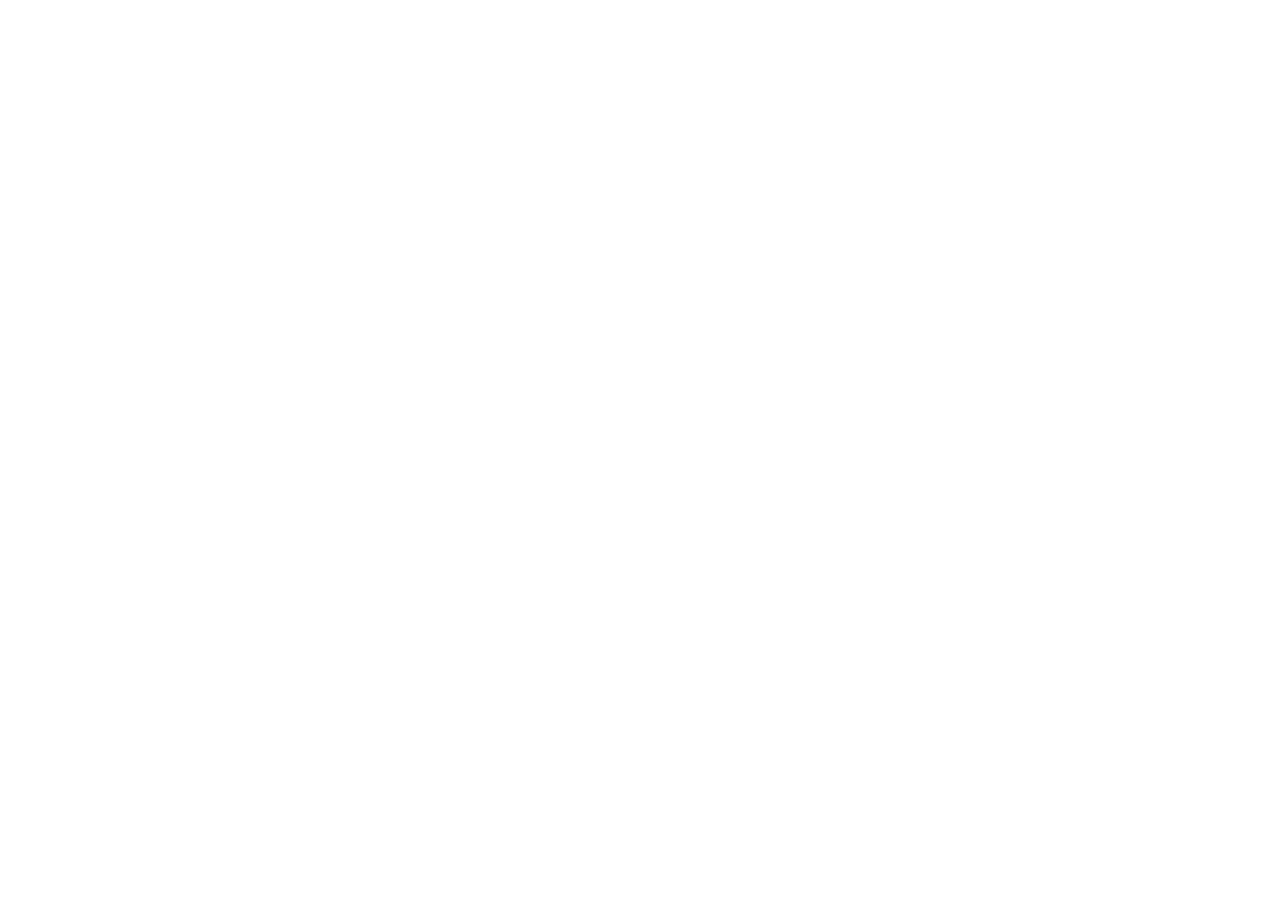
==== index.html @ 5ecceeab "大事件项目初始化" ====
<!DOCTYPE html>
<html lang="en">
<head>
    <meta charset="UTF-8">
    <meta name="viewport" content="width=device-width, initial-scale=1.0">
    <title>大事件 - 后台首页</title>
</head>
<body>
    
</body>
</html>
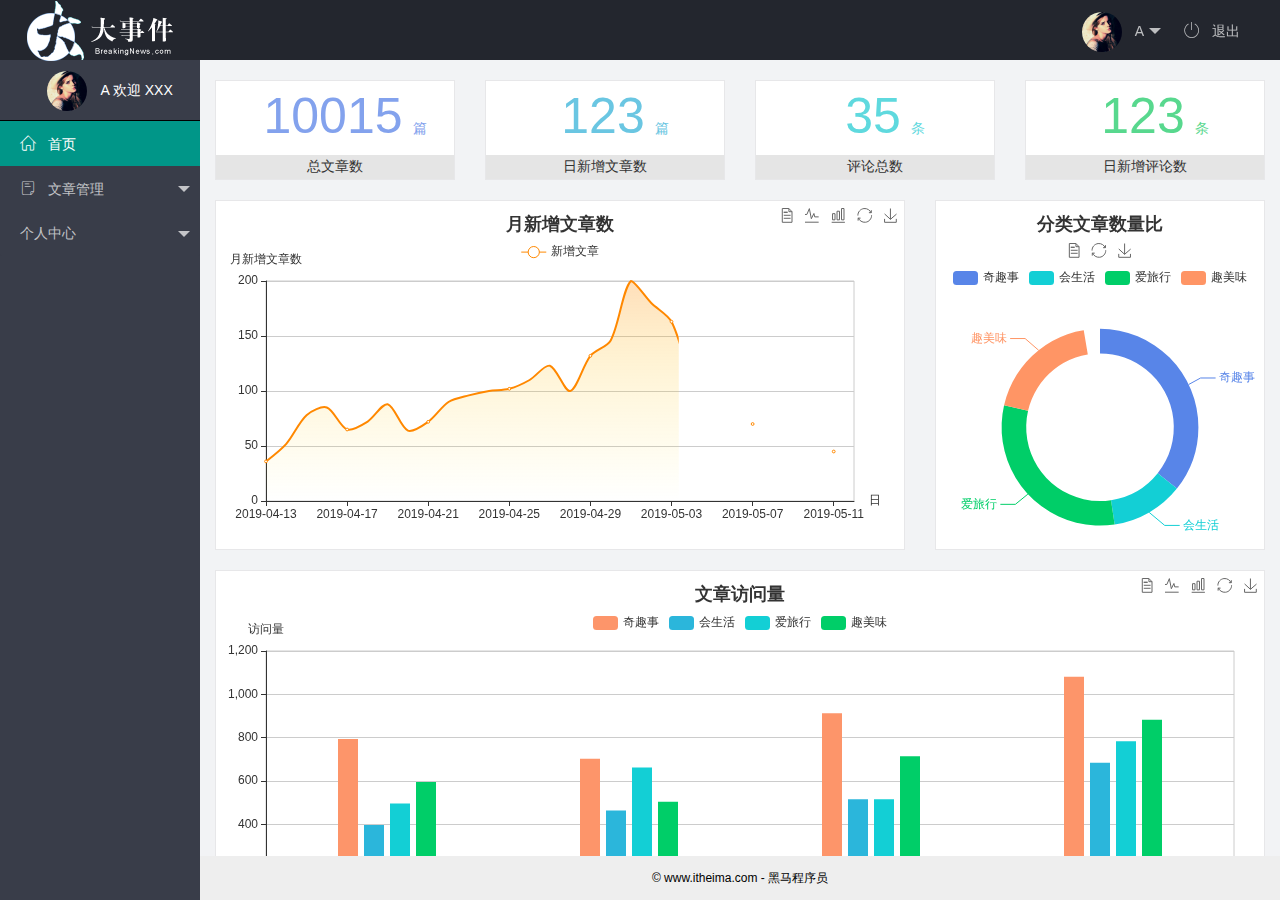
==== commit 54d6dd64: "主页功能完成" ====
--- a/index.html
+++ b/index.html
@@ -1,11 +1,93 @@
 <!DOCTYPE html>
-<html lang="en">
+<html>
+
 <head>
-    <meta charset="UTF-8">
-    <meta name="viewport" content="width=device-width, initial-scale=1.0">
-    <title>大事件 - 后台首页</title>
+  <meta charset="utf-8">
+  <meta name="viewport" content="width=device-width, initial-scale=1, maximum-scale=1">
+  <title>layout 后台大布局 - Layui</title>
+  <link rel="stylesheet" href="/assets/lib/layui/css/layui.css">
+  <link rel="stylesheet" href="/assets/fonts/iconfont.css">
+  <link rel="stylesheet" href="/assets/css/index.css">
 </head>
-<body>
-    
+
+<body class="layui-layout-body">
+  <div class="layui-layout layui-layout-admin">
+    <div class="layui-header">
+      <div class="layui-logo">
+        <img src="/assets/images/logo.png" alt="">
+      </div>
+      <!-- 头部区域（可配合layui已有的水平导航） -->
+      <ul class="layui-nav layui-layout-right">
+        <li class="layui-nav-item">
+          <!-- 顶部头像区域 -->
+          <a href="javascript:;" class="userinfo">
+            <img src="/assets/images/sample.jpg" class="layui-nav-img">
+            <span class="user-avatar">A</span>
+          </a>
+          <dl class="layui-nav-child">
+            <dd><a href="">基本资料</a></dd>
+            <dd><a href="">更换头像</a></dd>
+            <dd><a href="">重置密码</a></dd>
+          </dl>
+        </li>
+        <li class="layui-nav-item"><a href="javascript:;" id="btnLogout">
+            <span class="iconfont icon-tuichu"></span>
+            退出</a></li>
+      </ul>
+    </div>
+
+    <div class="layui-side layui-bg-black">
+      <div class="layui-side-scroll">
+        <!-- 侧边栏头像区域 -->
+        <div class="userinfo">
+          <img src="/assets/images/sample.jpg" class="layui-nav-img">
+          <span class="user-avatar">A</span>
+          <span id="welcome">欢迎 XXX</span>
+        </div>
+        <!-- 左侧导航区域（可配合layui已有的垂直导航） -->
+        <ul class="layui-nav layui-nav-tree" lay-shrink="all">
+          <li class="layui-nav-item layui-this"><a href="/home/dashboard.html" target="fm">
+              <span class="iconfont icon-home"></span>
+              首页</a></li>
+          <!-- 删除类,不让默认展开 -->
+          <li class="layui-nav-item">
+            <a class="" href="javascript:;">
+              <span class="iconfont icon-16"></span>
+              文章管理</a>
+            <dl class="layui-nav-child">
+              <dd><a href="javascript:;">
+                  <i class="layui-icon layui-icon-app"></i>
+                  文章类别</a></dd>
+              <dd><a href="javascript:;"><i class="layui-icon layui-icon-app"></i>文章列表</a></dd>
+              <dd><a href="javascript:;"><i class="layui-icon layui-icon-app"></i>发表文章</a></dd>
+            </dl>
+          </li>
+          <li class="layui-nav-item">
+            <a href="javascript:;">个人中心</a>
+            <dl class="layui-nav-child">
+              <dd><a href="javascript:;"><i class="layui-icon layui-icon-app"></i>基本资料</a></dd>
+              <dd><a href="javascript:;"><i class="layui-icon layui-icon-app"></i>更换头像</a></dd>
+              <dd><a href="javascript:;"><i class="layui-icon layui-icon-app"></i>重置密码</a></dd>
+            </dl>
+          </li>
+        </ul>
+      </div>
+    </div>
+
+    <div class="layui-body">
+      <!-- 内容主体区域 -->
+      <iframe name="fm" src="/home/dashboard.html" frameborder="0"></iframe>
+
+      <div class="layui-footer">
+        <!-- 底部固定区域 -->
+        © www.itheima.com - 黑马程序员
+      </div>
+    </div>
+    <script src="/assets/lib/layui/layui.all.js"></script>
+    <script src="/assets/lib/jquery.js"></script>
+    <script src="/assets/js/baseAPI.js"></script>
+    <script src="/assets/js/index.js"></script>
+    </script>
 </body>
+
 </html>--- a/assets/lib/layui/css/layui.css
+++ b/assets/lib/layui/css/layui.css
@@ -0,0 +1,2 @@
+/** layui-v2.5.5 MIT License By https://www.layui.com */
+ .layui-inline,img{display:inline-block;vertical-align:middle}h1,h2,h3,h4,h5,h6{font-weight:400}.layui-edge,.layui-header,.layui-inline,.layui-main{position:relative}.layui-body,.layui-edge,.layui-elip{overflow:hidden}.layui-btn,.layui-edge,.layui-inline,img{vertical-align:middle}.layui-btn,.layui-disabled,.layui-icon,.layui-unselect{-moz-user-select:none;-webkit-user-select:none;-ms-user-select:none}.layui-elip,.layui-form-checkbox span,.layui-form-pane .layui-form-label{text-overflow:ellipsis;white-space:nowrap}.layui-breadcrumb,.layui-tree-btnGroup{visibility:hidden}blockquote,body,button,dd,div,dl,dt,form,h1,h2,h3,h4,h5,h6,input,li,ol,p,pre,td,textarea,th,ul{margin:0;padding:0;-webkit-tap-highlight-color:rgba(0,0,0,0)}a:active,a:hover{outline:0}img{border:none}li{list-style:none}table{border-collapse:collapse;border-spacing:0}h4,h5,h6{font-size:100%}button,input,optgroup,option,select,textarea{font-family:inherit;font-size:inherit;font-style:inherit;font-weight:inherit;outline:0}pre{white-space:pre-wrap;white-space:-moz-pre-wrap;white-space:-pre-wrap;white-space:-o-pre-wrap;word-wrap:break-word}body{line-height:24px;font:14px Helvetica Neue,Helvetica,PingFang SC,Tahoma,Arial,sans-serif}hr{height:1px;margin:10px 0;border:0;clear:both}a{color:#333;text-decoration:none}a:hover{color:#777}a cite{font-style:normal;*cursor:pointer}.layui-border-box,.layui-border-box *{box-sizing:border-box}.layui-box,.layui-box *{box-sizing:content-box}.layui-clear{clear:both;*zoom:1}.layui-clear:after{content:'\20';clear:both;*zoom:1;display:block;height:0}.layui-inline{*display:inline;*zoom:1}.layui-edge{display:inline-block;width:0;height:0;border-width:6px;border-style:dashed;border-color:transparent}.layui-edge-top{top:-4px;border-bottom-color:#999;border-bottom-style:solid}.layui-edge-right{border-left-color:#999;border-left-style:solid}.layui-edge-bottom{top:2px;border-top-color:#999;border-top-style:solid}.layui-edge-left{border-right-color:#999;border-right-style:solid}.layui-disabled,.layui-disabled:hover{color:#d2d2d2!important;cursor:not-allowed!important}.layui-circle{border-radius:100%}.layui-show{display:block!important}.layui-hide{display:none!important}@font-face{font-family:layui-icon;src:url(../font/iconfont.eot?v=250);src:url(../font/iconfont.eot?v=250#iefix) format('embedded-opentype'),url(../font/iconfont.woff2?v=250) format('woff2'),url(../font/iconfont.woff?v=250) format('woff'),url(../font/iconfont.ttf?v=250) format('truetype'),url(../font/iconfont.svg?v=250#layui-icon) format('svg')}.layui-icon{font-family:layui-icon!important;font-size:16px;font-style:normal;-webkit-font-smoothing:antialiased;-moz-osx-font-smoothing:grayscale}.layui-icon-reply-fill:before{content:"\e611"}.layui-icon-set-fill:before{content:"\e614"}.layui-icon-menu-fill:before{content:"\e60f"}.layui-icon-search:before{content:"\e615"}.layui-icon-share:before{content:"\e641"}.layui-icon-set-sm:before{content:"\e620"}.layui-icon-engine:before{content:"\e628"}.layui-icon-close:before{content:"\1006"}.layui-icon-close-fill:before{content:"\1007"}.layui-icon-chart-screen:before{content:"\e629"}.layui-icon-star:before{content:"\e600"}.layui-icon-circle-dot:before{content:"\e617"}.layui-icon-chat:before{content:"\e606"}.layui-icon-release:before{content:"\e609"}.layui-icon-list:before{content:"\e60a"}.layui-icon-chart:before{content:"\e62c"}.layui-icon-ok-circle:before{content:"\1005"}.layui-icon-layim-theme:before{content:"\e61b"}.layui-icon-table:before{content:"\e62d"}.layui-icon-right:before{content:"\e602"}.layui-icon-left:before{content:"\e603"}.layui-icon-cart-simple:before{content:"\e698"}.layui-icon-face-cry:before{content:"\e69c"}.layui-icon-face-smile:before{content:"\e6af"}.layui-icon-survey:before{content:"\e6b2"}.layui-icon-tree:before{content:"\e62e"}.layui-icon-upload-circle:before{content:"\e62f"}.layui-icon-add-circle:before{content:"\e61f"}.layui-icon-download-circle:before{content:"\e601"}.layui-icon-templeate-1:before{content:"\e630"}.layui-icon-util:before{content:"\e631"}.layui-icon-face-surprised:before{content:"\e664"}.layui-icon-edit:before{content:"\e642"}.layui-icon-speaker:before{content:"\e645"}.layui-icon-down:before{content:"\e61a"}.layui-icon-file:before{content:"\e621"}.layui-icon-layouts:before{content:"\e632"}.layui-icon-rate-half:before{content:"\e6c9"}.layui-icon-add-circle-fine:before{content:"\e608"}.layui-icon-prev-circle:before{content:"\e633"}.layui-icon-read:before{content:"\e705"}.layui-icon-404:before{content:"\e61c"}.layui-icon-carousel:before{content:"\e634"}.layui-icon-help:before{content:"\e607"}.layui-icon-code-circle:before{content:"\e635"}.layui-icon-water:before{content:"\e636"}.layui-icon-username:before{content:"\e66f"}.layui-icon-find-fill:before{content:"\e670"}.layui-icon-about:before{content:"\e60b"}.layui-icon-location:before{content:"\e715"}.layui-icon-up:before{content:"\e619"}.layui-icon-pause:before{content:"\e651"}.layui-icon-date:before{content:"\e637"}.layui-icon-layim-uploadfile:before{content:"\e61d"}.layui-icon-delete:before{content:"\e640"}.layui-icon-play:before{content:"\e652"}.layui-icon-top:before{content:"\e604"}.layui-icon-friends:before{content:"\e612"}.layui-icon-refresh-3:before{content:"\e9aa"}.layui-icon-ok:before{content:"\e605"}.layui-icon-layer:before{content:"\e638"}.layui-icon-face-smile-fine:before{content:"\e60c"}.layui-icon-dollar:before{content:"\e659"}.layui-icon-group:before{content:"\e613"}.layui-icon-layim-download:before{content:"\e61e"}.layui-icon-picture-fine:before{content:"\e60d"}.layui-icon-link:before{content:"\e64c"}.layui-icon-diamond:before{content:"\e735"}.layui-icon-log:before{content:"\e60e"}.layui-icon-rate-solid:before{content:"\e67a"}.layui-icon-fonts-del:before{content:"\e64f"}.layui-icon-unlink:before{content:"\e64d"}.layui-icon-fonts-clear:before{content:"\e639"}.layui-icon-triangle-r:before{content:"\e623"}.layui-icon-circle:before{content:"\e63f"}.layui-icon-radio:before{content:"\e643"}.layui-icon-align-center:before{content:"\e647"}.layui-icon-align-right:before{content:"\e648"}.layui-icon-align-left:before{content:"\e649"}.layui-icon-loading-1:before{content:"\e63e"}.layui-icon-return:before{content:"\e65c"}.layui-icon-fonts-strong:before{content:"\e62b"}.layui-icon-upload:before{content:"\e67c"}.layui-icon-dialogue:before{content:"\e63a"}.layui-icon-video:before{content:"\e6ed"}.layui-icon-headset:before{content:"\e6fc"}.layui-icon-cellphone-fine:before{content:"\e63b"}.layui-icon-add-1:before{content:"\e654"}.layui-icon-face-smile-b:before{content:"\e650"}.layui-icon-fonts-html:before{content:"\e64b"}.layui-icon-form:before{content:"\e63c"}.layui-icon-cart:before{content:"\e657"}.layui-icon-camera-fill:before{content:"\e65d"}.layui-icon-tabs:before{content:"\e62a"}.layui-icon-fonts-code:before{content:"\e64e"}.layui-icon-fire:before{content:"\e756"}.layui-icon-set:before{content:"\e716"}.layui-icon-fonts-u:before{content:"\e646"}.layui-icon-triangle-d:before{content:"\e625"}.layui-icon-tips:before{content:"\e702"}.layui-icon-picture:before{content:"\e64a"}.layui-icon-more-vertical:before{content:"\e671"}.layui-icon-flag:before{content:"\e66c"}.layui-icon-loading:before{content:"\e63d"}.layui-icon-fonts-i:before{content:"\e644"}.layui-icon-refresh-1:before{content:"\e666"}.layui-icon-rmb:before{content:"\e65e"}.layui-icon-home:before{content:"\e68e"}.layui-icon-user:before{content:"\e770"}.layui-icon-notice:before{content:"\e667"}.layui-icon-login-weibo:before{content:"\e675"}.layui-icon-voice:before{content:"\e688"}.layui-icon-upload-drag:before{content:"\e681"}.layui-icon-login-qq:before{content:"\e676"}.layui-icon-snowflake:before{content:"\e6b1"}.layui-icon-file-b:before{content:"\e655"}.layui-icon-template:before{content:"\e663"}.layui-icon-auz:before{content:"\e672"}.layui-icon-console:before{content:"\e665"}.layui-icon-app:before{content:"\e653"}.layui-icon-prev:before{content:"\e65a"}.layui-icon-website:before{content:"\e7ae"}.layui-icon-next:before{content:"\e65b"}.layui-icon-component:before{content:"\e857"}.layui-icon-more:before{content:"\e65f"}.layui-icon-login-wechat:before{content:"\e677"}.layui-icon-shrink-right:before{content:"\e668"}.layui-icon-spread-left:before{content:"\e66b"}.layui-icon-camera:before{content:"\e660"}.layui-icon-note:before{content:"\e66e"}.layui-icon-refresh:before{content:"\e669"}.layui-icon-female:before{content:"\e661"}.layui-icon-male:before{content:"\e662"}.layui-icon-password:before{content:"\e673"}.layui-icon-senior:before{content:"\e674"}.layui-icon-theme:before{content:"\e66a"}.layui-icon-tread:before{content:"\e6c5"}.layui-icon-praise:before{content:"\e6c6"}.layui-icon-star-fill:before{content:"\e658"}.layui-icon-rate:before{content:"\e67b"}.layui-icon-template-1:before{content:"\e656"}.layui-icon-vercode:before{content:"\e679"}.layui-icon-cellphone:before{content:"\e678"}.layui-icon-screen-full:before{content:"\e622"}.layui-icon-screen-restore:before{content:"\e758"}.layui-icon-cols:before{content:"\e610"}.layui-icon-export:before{content:"\e67d"}.layui-icon-print:before{content:"\e66d"}.layui-icon-slider:before{content:"\e714"}.layui-icon-addition:before{content:"\e624"}.layui-icon-subtraction:before{content:"\e67e"}.layui-icon-service:before{content:"\e626"}.layui-icon-transfer:before{content:"\e691"}.layui-main{width:1140px;margin:0 auto}.layui-header{z-index:1000;height:60px}.layui-header a:hover{transition:all .5s;-webkit-transition:all .5s}.layui-side{position:fixed;left:0;top:0;bottom:0;z-index:999;width:200px;overflow-x:hidden}.layui-side-scroll{position:relative;width:220px;height:100%;overflow-x:hidden}.layui-body{position:absolute;left:200px;right:0;top:0;bottom:0;z-index:998;width:auto;overflow-y:auto;box-sizing:border-box}.layui-layout-body{overflow:hidden}.layui-layout-admin .layui-header{background-color:#23262E}.layui-layout-admin .layui-side{top:60px;width:200px;overflow-x:hidden}.layui-layout-admin .layui-body{position:fixed;top:60px;bottom:44px}.layui-layout-admin .layui-main{width:auto;margin:0 15px}.layui-layout-admin .layui-footer{position:fixed;left:200px;right:0;bottom:0;height:44px;line-height:44px;padding:0 15px;background-color:#eee}.layui-layout-admin .layui-logo{position:absolute;left:0;top:0;width:200px;height:100%;line-height:60px;text-align:center;color:#009688;font-size:16px}.layui-layout-admin .layui-header .layui-nav{background:0 0}.layui-layout-left{position:absolute!important;left:200px;top:0}.layui-layout-right{position:absolute!important;right:0;top:0}.layui-container{position:relative;margin:0 auto;padding:0 15px;box-sizing:border-box}.layui-fluid{position:relative;margin:0 auto;padding:0 15px}.layui-row:after,.layui-row:before{content:'';display:block;clear:both}.layui-col-lg1,.layui-col-lg10,.layui-col-lg11,.layui-col-lg12,.layui-col-lg2,.layui-col-lg3,.layui-col-lg4,.layui-col-lg5,.layui-col-lg6,.layui-col-lg7,.layui-col-lg8,.layui-col-lg9,.layui-col-md1,.layui-col-md10,.layui-col-md11,.layui-col-md12,.layui-col-md2,.layui-col-md3,.layui-col-md4,.layui-col-md5,.layui-col-md6,.layui-col-md7,.layui-col-md8,.layui-col-md9,.layui-col-sm1,.layui-col-sm10,.layui-col-sm11,.layui-col-sm12,.layui-col-sm2,.layui-col-sm3,.layui-col-sm4,.layui-col-sm5,.layui-col-sm6,.layui-col-sm7,.layui-col-sm8,.layui-col-sm9,.layui-col-xs1,.layui-col-xs10,.layui-col-xs11,.layui-col-xs12,.layui-col-xs2,.layui-col-xs3,.layui-col-xs4,.layui-col-xs5,.layui-col-xs6,.layui-col-xs7,.layui-col-xs8,.layui-col-xs9{position:relative;display:block;box-sizing:border-box}.layui-col-xs1,.layui-col-xs10,.layui-col-xs11,.layui-col-xs12,.layui-col-xs2,.layui-col-xs3,.layui-col-xs4,.layui-col-xs5,.layui-col-xs6,.layui-col-xs7,.layui-col-xs8,.layui-col-xs9{float:left}.layui-col-xs1{width:8.33333333%}.layui-col-xs2{width:16.66666667%}.layui-col-xs3{width:25%}.layui-col-xs4{width:33.33333333%}.layui-col-xs5{width:41.66666667%}.layui-col-xs6{width:50%}.layui-col-xs7{width:58.33333333%}.layui-col-xs8{width:66.66666667%}.layui-col-xs9{width:75%}.layui-col-xs10{width:83.33333333%}.layui-col-xs11{width:91.66666667%}.layui-col-xs12{width:100%}.layui-col-xs-offset1{margin-left:8.33333333%}.layui-col-xs-offset2{margin-left:16.66666667%}.layui-col-xs-offset3{margin-left:25%}.layui-col-xs-offset4{margin-left:33.33333333%}.layui-col-xs-offset5{margin-left:41.66666667%}.layui-col-xs-offset6{margin-left:50%}.layui-col-xs-offset7{margin-left:58.33333333%}.layui-col-xs-offset8{margin-left:66.66666667%}.layui-col-xs-offset9{margin-left:75%}.layui-col-xs-offset10{margin-left:83.33333333%}.layui-col-xs-offset11{margin-left:91.66666667%}.layui-col-xs-offset12{margin-left:100%}@media screen and (max-width:768px){.layui-hide-xs{display:none!important}.layui-show-xs-block{display:block!important}.layui-show-xs-inline{display:inline!important}.layui-show-xs-inline-block{display:inline-block!important}}@media screen and (min-width:768px){.layui-container{width:750px}.layui-hide-sm{display:none!important}.layui-show-sm-block{display:block!important}.layui-show-sm-inline{display:inline!important}.layui-show-sm-inline-block{display:inline-block!important}.layui-col-sm1,.layui-col-sm10,.layui-col-sm11,.layui-col-sm12,.layui-col-sm2,.layui-col-sm3,.layui-col-sm4,.layui-col-sm5,.layui-col-sm6,.layui-col-sm7,.layui-col-sm8,.layui-col-sm9{float:left}.layui-col-sm1{width:8.33333333%}.layui-col-sm2{width:16.66666667%}.layui-col-sm3{width:25%}.layui-col-sm4{width:33.33333333%}.layui-col-sm5{width:41.66666667%}.layui-col-sm6{width:50%}.layui-col-sm7{width:58.33333333%}.layui-col-sm8{width:66.66666667%}.layui-col-sm9{width:75%}.layui-col-sm10{width:83.33333333%}.layui-col-sm11{width:91.66666667%}.layui-col-sm12{width:100%}.layui-col-sm-offset1{margin-left:8.33333333%}.layui-col-sm-offset2{margin-left:16.66666667%}.layui-col-sm-offset3{margin-left:25%}.layui-col-sm-offset4{margin-left:33.33333333%}.layui-col-sm-offset5{margin-left:41.66666667%}.layui-col-sm-offset6{margin-left:50%}.layui-col-sm-offset7{margin-left:58.33333333%}.layui-col-sm-offset8{margin-left:66.66666667%}.layui-col-sm-offset9{margin-left:75%}.layui-col-sm-offset10{margin-left:83.33333333%}.layui-col-sm-offset11{margin-left:91.66666667%}.layui-col-sm-offset12{margin-left:100%}}@media screen and (min-width:992px){.layui-container{width:970px}.layui-hide-md{display:none!important}.layui-show-md-block{display:block!important}.layui-show-md-inline{display:inline!important}.layui-show-md-inline-block{display:inline-block!important}.layui-col-md1,.layui-col-md10,.layui-col-md11,.layui-col-md12,.layui-col-md2,.layui-col-md3,.layui-col-md4,.layui-col-md5,.layui-col-md6,.layui-col-md7,.layui-col-md8,.layui-col-md9{float:left}.layui-col-md1{width:8.33333333%}.layui-col-md2{width:16.66666667%}.layui-col-md3{width:25%}.layui-col-md4{width:33.33333333%}.layui-col-md5{width:41.66666667%}.layui-col-md6{width:50%}.layui-col-md7{width:58.33333333%}.layui-col-md8{width:66.66666667%}.layui-col-md9{width:75%}.layui-col-md10{width:83.33333333%}.layui-col-md11{width:91.66666667%}.layui-col-md12{width:100%}.layui-col-md-offset1{margin-left:8.33333333%}.layui-col-md-offset2{margin-left:16.66666667%}.layui-col-md-offset3{margin-left:25%}.layui-col-md-offset4{margin-left:33.33333333%}.layui-col-md-offset5{margin-left:41.66666667%}.layui-col-md-offset6{margin-left:50%}.layui-col-md-offset7{margin-left:58.33333333%}.layui-col-md-offset8{margin-left:66.66666667%}.layui-col-md-offset9{margin-left:75%}.layui-col-md-offset10{margin-left:83.33333333%}.layui-col-md-offset11{margin-left:91.66666667%}.layui-col-md-offset12{margin-left:100%}}@media screen and (min-width:1200px){.layui-container{width:1170px}.layui-hide-lg{display:none!important}.layui-show-lg-block{display:block!important}.layui-show-lg-inline{display:inline!important}.layui-show-lg-inline-block{display:inline-block!important}.layui-col-lg1,.layui-col-lg10,.layui-col-lg11,.layui-col-lg12,.layui-col-lg2,.layui-col-lg3,.layui-col-lg4,.layui-col-lg5,.layui-col-lg6,.layui-col-lg7,.layui-col-lg8,.layui-col-lg9{float:left}.layui-col-lg1{width:8.33333333%}.layui-col-lg2{width:16.66666667%}.layui-col-lg3{width:25%}.layui-col-lg4{width:33.33333333%}.layui-col-lg5{width:41.66666667%}.layui-col-lg6{width:50%}.layui-col-lg7{width:58.33333333%}.layui-col-lg8{width:66.66666667%}.layui-col-lg9{width:75%}.layui-col-lg10{width:83.33333333%}.layui-col-lg11{width:91.66666667%}.layui-col-lg12{width:100%}.layui-col-lg-offset1{margin-left:8.33333333%}.layui-col-lg-offset2{margin-left:16.66666667%}.layui-col-lg-offset3{margin-left:25%}.layui-col-lg-offset4{margin-left:33.33333333%}.layui-col-lg-offset5{margin-left:41.66666667%}.layui-col-lg-offset6{margin-left:50%}.layui-col-lg-offset7{margin-left:58.33333333%}.layui-col-lg-offset8{margin-left:66.66666667%}.layui-col-lg-offset9{margin-left:75%}.layui-col-lg-offset10{margin-left:83.33333333%}.layui-col-lg-offset11{margin-left:91.66666667%}.layui-col-lg-offset12{margin-left:100%}}.layui-col-space1{margin:-.5px}.layui-col-space1>*{padding:.5px}.layui-col-space3{margin:-1.5px}.layui-col-space3>*{padding:1.5px}.layui-col-space5{margin:-2.5px}.layui-col-space5>*{padding:2.5px}.layui-col-space8{margin:-3.5px}.layui-col-space8>*{padding:3.5px}.layui-col-space10{margin:-5px}.layui-col-space10>*{padding:5px}.layui-col-space12{margin:-6px}.layui-col-space12>*{padding:6px}.layui-col-space15{margin:-7.5px}.layui-col-space15>*{padding:7.5px}.layui-col-space18{margin:-9px}.layui-col-space18>*{padding:9px}.layui-col-space20{margin:-10px}.layui-col-space20>*{padding:10px}.layui-col-space22{margin:-11px}.layui-col-space22>*{padding:11px}.layui-col-space25{margin:-12.5px}.layui-col-space25>*{padding:12.5px}.layui-col-space30{margin:-15px}.layui-col-space30>*{padding:15px}.layui-btn,.layui-input,.layui-select,.layui-textarea,.layui-upload-button{outline:0;-webkit-appearance:none;transition:all .3s;-webkit-transition:all .3s;box-sizing:border-box}.layui-elem-quote{margin-bottom:10px;padding:15px;line-height:22px;border-left:5px solid #009688;border-radius:0 2px 2px 0;background-color:#f2f2f2}.layui-quote-nm{border-style:solid;border-width:1px 1px 1px 5px;background:0 0}.layui-elem-field{margin-bottom:10px;padding:0;border-width:1px;border-style:solid}.layui-elem-field legend{margin-left:20px;padding:0 10px;font-size:20px;font-weight:300}.layui-field-title{margin:10px 0 20px;border-width:1px 0 0}.layui-field-box{padding:10px 15px}.layui-field-title .layui-field-box{padding:10px 0}.layui-progress{position:relative;height:6px;border-radius:20px;background-color:#e2e2e2}.layui-progress-bar{position:absolute;left:0;top:0;width:0;max-width:100%;height:6px;border-radius:20px;text-align:right;background-color:#5FB878;transition:all .3s;-webkit-transition:all .3s}.layui-progress-big,.layui-progress-big .layui-progress-bar{height:18px;line-height:18px}.layui-progress-text{position:relative;top:-20px;line-height:18px;font-size:12px;color:#666}.layui-progress-big .layui-progress-text{position:static;padding:0 10px;color:#fff}.layui-collapse{border-width:1px;border-style:solid;border-radius:2px}.layui-colla-content,.layui-colla-item{border-top-width:1px;border-top-style:solid}.layui-colla-item:first-child{border-top:none}.layui-colla-title{position:relative;height:42px;line-height:42px;padding:0 15px 0 35px;color:#333;background-color:#f2f2f2;cursor:pointer;font-size:14px;overflow:hidden}.layui-colla-content{display:none;padding:10px 15px;line-height:22px;color:#666}.layui-colla-icon{position:absolute;left:15px;top:0;font-size:14px}.layui-card{margin-bottom:15px;border-radius:2px;background-color:#fff;box-shadow:0 1px 2px 0 rgba(0,0,0,.05)}.layui-card:last-child{margin-bottom:0}.layui-card-header{position:relative;height:42px;line-height:42px;padding:0 15px;border-bottom:1px solid #f6f6f6;color:#333;border-radius:2px 2px 0 0;font-size:14px}.layui-bg-black,.layui-bg-blue,.layui-bg-cyan,.layui-bg-green,.layui-bg-orange,.layui-bg-red{color:#fff!important}.layui-card-body{position:relative;padding:10px 15px;line-height:24px}.layui-card-body[pad15]{padding:15px}.layui-card-body[pad20]{padding:20px}.layui-card-body .layui-table{margin:5px 0}.layui-card .layui-tab{margin:0}.layui-panel-window{position:relative;padding:15px;border-radius:0;border-top:5px solid #E6E6E6;background-color:#fff}.layui-auxiliar-moving{position:fixed;left:0;right:0;top:0;bottom:0;width:100%;height:100%;background:0 0;z-index:9999999999}.layui-form-label,.layui-form-mid,.layui-form-select,.layui-input-block,.layui-input-inline,.layui-textarea{position:relative}.layui-bg-red{background-color:#FF5722!important}.layui-bg-orange{background-color:#FFB800!important}.layui-bg-green{background-color:#009688!important}.layui-bg-cyan{background-color:#2F4056!important}.layui-bg-blue{background-color:#1E9FFF!important}.layui-bg-black{background-color:#393D49!important}.layui-bg-gray{background-color:#eee!important;color:#666!important}.layui-badge-rim,.layui-colla-content,.layui-colla-item,.layui-collapse,.layui-elem-field,.layui-form-pane .layui-form-item[pane],.layui-form-pane .layui-form-label,.layui-input,.layui-layedit,.layui-layedit-tool,.layui-quote-nm,.layui-select,.layui-tab-bar,.layui-tab-card,.layui-tab-title,.layui-tab-title .layui-this:after,.layui-textarea{border-color:#e6e6e6}.layui-timeline-item:before,hr{background-color:#e6e6e6}.layui-text{line-height:22px;font-size:14px;color:#666}.layui-text h1,.layui-text h2,.layui-text h3{font-weight:500;color:#333}.layui-text h1{font-size:30px}.layui-text h2{font-size:24px}.layui-text h3{font-size:18px}.layui-text a:not(.layui-btn){color:#01AAED}.layui-text a:not(.layui-btn):hover{text-decoration:underline}.layui-text ul{padding:5px 0 5px 15px}.layui-text ul li{margin-top:5px;list-style-type:disc}.layui-text em,.layui-word-aux{color:#999!important;padding:0 5px!important}.layui-btn{display:inline-block;height:38px;line-height:38px;padding:0 18px;background-color:#009688;color:#fff;white-space:nowrap;text-align:center;font-size:14px;border:none;border-radius:2px;cursor:pointer}.layui-btn:hover{opacity:.8;filter:alpha(opacity=80);color:#fff}.layui-btn:active{opacity:1;filter:alpha(opacity=100)}.layui-btn+.layui-btn{margin-left:10px}.layui-btn-container{font-size:0}.layui-btn-container .layui-btn{margin-right:10px;margin-bottom:10px}.layui-btn-container .layui-btn+.layui-btn{margin-left:0}.layui-table .layui-btn-container .layui-btn{margin-bottom:9px}.layui-btn-radius{border-radius:100px}.layui-btn .layui-icon{margin-right:3px;font-size:18px;vertical-align:bottom;vertical-align:middle\9}.layui-btn-primary{border:1px solid #C9C9C9;background-color:#fff;color:#555}.layui-btn-primary:hover{border-color:#009688;color:#333}.layui-btn-normal{background-color:#1E9FFF}.layui-btn-warm{background-color:#FFB800}.layui-btn-danger{background-color:#FF5722}.layui-btn-checked{background-color:#5FB878}.layui-btn-disabled,.layui-btn-disabled:active,.layui-btn-disabled:hover{border:1px solid #e6e6e6;background-color:#FBFBFB;color:#C9C9C9;cursor:not-allowed;opacity:1}.layui-btn-lg{height:44px;line-height:44px;padding:0 25px;font-size:16px}.layui-btn-sm{height:30px;line-height:30px;padding:0 10px;font-size:12px}.layui-btn-sm i{font-size:16px!important}.layui-btn-xs{height:22px;line-height:22px;padding:0 5px;font-size:12px}.layui-btn-xs i{font-size:14px!important}.layui-btn-group{display:inline-block;vertical-align:middle;font-size:0}.layui-btn-group .layui-btn{margin-left:0!important;margin-right:0!important;border-left:1px solid rgba(255,255,255,.5);border-radius:0}.layui-btn-group .layui-btn-primary{border-left:none}.layui-btn-group .layui-btn-primary:hover{border-color:#C9C9C9;color:#009688}.layui-btn-group .layui-btn:first-child{border-left:none;border-radius:2px 0 0 2px}.layui-btn-group .layui-btn-primary:first-child{border-left:1px solid #c9c9c9}.layui-btn-group .layui-btn:last-child{border-radius:0 2px 2px 0}.layui-btn-group .layui-btn+.layui-btn{margin-left:0}.layui-btn-group+.layui-btn-group{margin-left:10px}.layui-btn-fluid{width:100%}.layui-input,.layui-select,.layui-textarea{height:38px;line-height:1.3;line-height:38px\9;border-width:1px;border-style:solid;background-color:#fff;border-radius:2px}.layui-input::-webkit-input-placeholder,.layui-select::-webkit-input-placeholder,.layui-textarea::-webkit-input-placeholder{line-height:1.3}.layui-input,.layui-textarea{display:block;width:100%;padding-left:10px}.layui-input:hover,.layui-textarea:hover{border-color:#D2D2D2!important}.layui-input:focus,.layui-textarea:focus{border-color:#C9C9C9!important}.layui-textarea{min-height:100px;height:auto;line-height:20px;padding:6px 10px;resize:vertical}.layui-select{padding:0 10px}.layui-form input[type=checkbox],.layui-form input[type=radio],.layui-form select{display:none}.layui-form [lay-ignore]{display:initial}.layui-form-item{margin-bottom:15px;clear:both;*zoom:1}.layui-form-item:after{content:'\20';clear:both;*zoom:1;display:block;height:0}.layui-form-label{float:left;display:block;padding:9px 15px;width:80px;font-weight:400;line-height:20px;text-align:right}.layui-form-label-col{display:block;float:none;padding:9px 0;line-height:20px;text-align:left}.layui-form-item .layui-inline{margin-bottom:5px;margin-right:10px}.layui-input-block{margin-left:110px;min-height:36px}.layui-input-inline{display:inline-block;vertical-align:middle}.layui-form-item .layui-input-inline{float:left;width:190px;margin-right:10px}.layui-form-text .layui-input-inline{width:auto}.layui-form-mid{float:left;display:block;padding:9px 0!important;line-height:20px;margin-right:10px}.layui-form-danger+.layui-form-select .layui-input,.layui-form-danger:focus{border-color:#FF5722!important}.layui-form-select .layui-input{padding-right:30px;cursor:pointer}.layui-form-select .layui-edge{position:absolute;right:10px;top:50%;margin-top:-3px;cursor:pointer;border-width:6px;border-top-color:#c2c2c2;border-top-style:solid;transition:all .3s;-webkit-transition:all .3s}.layui-form-select dl{display:none;position:absolute;left:0;top:42px;padding:5px 0;z-index:899;min-width:100%;border:1px solid #d2d2d2;max-height:300px;overflow-y:auto;background-color:#fff;border-radius:2px;box-shadow:0 2px 4px rgba(0,0,0,.12);box-sizing:border-box}.layui-form-select dl dd,.layui-form-select dl dt{padding:0 10px;line-height:36px;white-space:nowrap;overflow:hidden;text-overflow:ellipsis}.layui-form-select dl dt{font-size:12px;color:#999}.layui-form-select dl dd{cursor:pointer}.layui-form-select dl dd:hover{background-color:#f2f2f2;-webkit-transition:.5s all;transition:.5s all}.layui-form-select .layui-select-group dd{padding-left:20px}.layui-form-select dl dd.layui-select-tips{padding-left:10px!important;color:#999}.layui-form-select dl dd.layui-this{background-color:#5FB878;color:#fff}.layui-form-checkbox,.layui-form-select dl dd.layui-disabled{background-color:#fff}.layui-form-selected dl{display:block}.layui-form-checkbox,.layui-form-checkbox *,.layui-form-switch{display:inline-block;vertical-align:middle}.layui-form-selected .layui-edge{margin-top:-9px;-webkit-transform:rotate(180deg);transform:rotate(180deg);margin-top:-3px\9}:root .layui-form-selected .layui-edge{margin-top:-9px\0/IE9}.layui-form-selectup dl{top:auto;bottom:42px}.layui-select-none{margin:5px 0;text-align:center;color:#999}.layui-select-disabled .layui-disabled{border-color:#eee!important}.layui-select-disabled .layui-edge{border-top-color:#d2d2d2}.layui-form-checkbox{position:relative;height:30px;line-height:30px;margin-right:10px;padding-right:30px;cursor:pointer;font-size:0;-webkit-transition:.1s linear;transition:.1s linear;box-sizing:border-box}.layui-form-checkbox span{padding:0 10px;height:100%;font-size:14px;border-radius:2px 0 0 2px;background-color:#d2d2d2;color:#fff;overflow:hidden}.layui-form-checkbox:hover span{background-color:#c2c2c2}.layui-form-checkbox i{position:absolute;right:0;top:0;width:30px;height:28px;border:1px solid #d2d2d2;border-left:none;border-radius:0 2px 2px 0;color:#fff;font-size:20px;text-align:center}.layui-form-checkbox:hover i{border-color:#c2c2c2;color:#c2c2c2}.layui-form-checked,.layui-form-checked:hover{border-color:#5FB878}.layui-form-checked span,.layui-form-checked:hover span{background-color:#5FB878}.layui-form-checked i,.layui-form-checked:hover i{color:#5FB878}.layui-form-item .layui-form-checkbox{margin-top:4px}.layui-form-checkbox[lay-skin=primary]{height:auto!important;line-height:normal!important;min-width:18px;min-height:18px;border:none!important;margin-right:0;padding-left:28px;padding-right:0;background:0 0}.layui-form-checkbox[lay-skin=primary] span{padding-left:0;padding-right:15px;line-height:18px;background:0 0;color:#666}.layui-form-checkbox[lay-skin=primary] i{right:auto;left:0;width:16px;height:16px;line-height:16px;border:1px solid #d2d2d2;font-size:12px;border-radius:2px;background-color:#fff;-webkit-transition:.1s linear;transition:.1s linear}.layui-form-checkbox[lay-skin=primary]:hover i{border-color:#5FB878;color:#fff}.layui-form-checked[lay-skin=primary] i{border-color:#5FB878!important;background-color:#5FB878;color:#fff}.layui-checkbox-disbaled[lay-skin=primary] span{background:0 0!important;color:#c2c2c2}.layui-checkbox-disbaled[lay-skin=primary]:hover i{border-color:#d2d2d2}.layui-form-item .layui-form-checkbox[lay-skin=primary]{margin-top:10px}.layui-form-switch{position:relative;height:22px;line-height:22px;min-width:35px;padding:0 5px;margin-top:8px;border:1px solid #d2d2d2;border-radius:20px;cursor:pointer;background-color:#fff;-webkit-transition:.1s linear;transition:.1s linear}.layui-form-switch i{position:absolute;left:5px;top:3px;width:16px;height:16px;border-radius:20px;background-color:#d2d2d2;-webkit-transition:.1s linear;transition:.1s linear}.layui-form-switch em{position:relative;top:0;width:25px;margin-left:21px;padding:0!important;text-align:center!important;color:#999!important;font-style:normal!important;font-size:12px}.layui-form-onswitch{border-color:#5FB878;background-color:#5FB878}.layui-checkbox-disbaled,.layui-checkbox-disbaled i{border-color:#e2e2e2!important}.layui-form-onswitch i{left:100%;margin-left:-21px;background-color:#fff}.layui-form-onswitch em{margin-left:5px;margin-right:21px;color:#fff!important}.layui-checkbox-disbaled span{background-color:#e2e2e2!important}.layui-checkbox-disbaled:hover i{color:#fff!important}[lay-radio]{display:none}.layui-form-radio,.layui-form-radio *{display:inline-block;vertical-align:middle}.layui-form-radio{line-height:28px;margin:6px 10px 0 0;padding-right:10px;cursor:pointer;font-size:0}.layui-form-radio *{font-size:14px}.layui-form-radio>i{margin-right:8px;font-size:22px;color:#c2c2c2}.layui-form-radio>i:hover,.layui-form-radioed>i{color:#5FB878}.layui-radio-disbaled>i{color:#e2e2e2!important}.layui-form-pane .layui-form-label{width:110px;padding:8px 15px;height:38px;line-height:20px;border-width:1px;border-style:solid;border-radius:2px 0 0 2px;text-align:center;background-color:#FBFBFB;overflow:hidden;box-sizing:border-box}.layui-form-pane .layui-input-inline{margin-left:-1px}.layui-form-pane .layui-input-block{margin-left:110px;left:-1px}.layui-form-pane .layui-input{border-radius:0 2px 2px 0}.layui-form-pane .layui-form-text .layui-form-label{float:none;width:100%;border-radius:2px;box-sizing:border-box;text-align:left}.layui-form-pane .layui-form-text .layui-input-inline{display:block;margin:0;top:-1px;clear:both}.layui-form-pane .layui-form-text .layui-input-block{margin:0;left:0;top:-1px}.layui-form-pane .layui-form-text .layui-textarea{min-height:100px;border-radius:0 0 2px 2px}.layui-form-pane .layui-form-checkbox{margin:4px 0 4px 10px}.layui-form-pane .layui-form-radio,.layui-form-pane .layui-form-switch{margin-top:6px;margin-left:10px}.layui-form-pane .layui-form-item[pane]{position:relative;border-width:1px;border-style:solid}.layui-form-pane .layui-form-item[pane] .layui-form-label{position:absolute;left:0;top:0;height:100%;border-width:0 1px 0 0}.layui-form-pane .layui-form-item[pane] .layui-input-inline{margin-left:110px}@media screen and (max-width:450px){.layui-form-item .layui-form-label{text-overflow:ellipsis;overflow:hidden;white-space:nowrap}.layui-form-item .layui-inline{display:block;margin-right:0;margin-bottom:20px;clear:both}.layui-form-item .layui-inline:after{content:'\20';clear:both;display:block;height:0}.layui-form-item .layui-input-inline{display:block;float:none;left:-3px;width:auto;margin:0 0 10px 112px}.layui-form-item .layui-input-inline+.layui-form-mid{margin-left:110px;top:-5px;padding:0}.layui-form-item .layui-form-checkbox{margin-right:5px;margin-bottom:5px}}.layui-layedit{border-width:1px;border-style:solid;border-radius:2px}.layui-layedit-tool{padding:3px 5px;border-bottom-width:1px;border-bottom-style:solid;font-size:0}.layedit-tool-fixed{position:fixed;top:0;border-top:1px solid #e2e2e2}.layui-layedit-tool .layedit-tool-mid,.layui-layedit-tool .layui-icon{display:inline-block;vertical-align:middle;text-align:center;font-size:14px}.layui-layedit-tool .layui-icon{position:relative;width:32px;height:30px;line-height:30px;margin:3px 5px;color:#777;cursor:pointer;border-radius:2px}.layui-layedit-tool .layui-icon:hover{color:#393D49}.layui-layedit-tool .layui-icon:active{color:#000}.layui-layedit-tool .layedit-tool-active{background-color:#e2e2e2;color:#000}.layui-layedit-tool .layui-disabled,.layui-layedit-tool .layui-disabled:hover{color:#d2d2d2;cursor:not-allowed}.layui-layedit-tool .layedit-tool-mid{width:1px;height:18px;margin:0 10px;background-color:#d2d2d2}.layedit-tool-html{width:50px!important;font-size:30px!important}.layedit-tool-b,.layedit-tool-code,.layedit-tool-help{font-size:16px!important}.layedit-tool-d,.layedit-tool-face,.layedit-tool-image,.layedit-tool-unlink{font-size:18px!important}.layedit-tool-image input{position:absolute;font-size:0;left:0;top:0;width:100%;height:100%;opacity:.01;filter:Alpha(opacity=1);cursor:pointer}.layui-layedit-iframe iframe{display:block;width:100%}#LAY_layedit_code{overflow:hidden}.layui-laypage{display:inline-block;*display:inline;*zoom:1;vertical-align:middle;margin:10px 0;font-size:0}.layui-laypage>a:first-child,.layui-laypage>a:first-child em{border-radius:2px 0 0 2px}.layui-laypage>a:last-child,.layui-laypage>a:last-child em{border-radius:0 2px 2px 0}.layui-laypage>:first-child{margin-left:0!important}.layui-laypage>:last-child{margin-right:0!important}.layui-laypage a,.layui-laypage button,.layui-laypage input,.layui-laypage select,.layui-laypage span{border:1px solid #e2e2e2}.layui-laypage a,.layui-laypage span{display:inline-block;*display:inline;*zoom:1;vertical-align:middle;padding:0 15px;height:28px;line-height:28px;margin:0 -1px 5px 0;background-color:#fff;color:#333;font-size:12px}.layui-flow-more a *,.layui-laypage input,.layui-table-view select[lay-ignore]{display:inline-block}.layui-laypage a:hover{color:#009688}.layui-laypage em{font-style:normal}.layui-laypage .layui-laypage-spr{color:#999;font-weight:700}.layui-laypage a{text-decoration:none}.layui-laypage .layui-laypage-curr{position:relative}.layui-laypage .layui-laypage-curr em{position:relative;color:#fff}.layui-laypage .layui-laypage-curr .layui-laypage-em{position:absolute;left:-1px;top:-1px;padding:1px;width:100%;height:100%;background-color:#009688}.layui-laypage-em{border-radius:2px}.layui-laypage-next em,.layui-laypage-prev em{font-family:Sim sun;font-size:16px}.layui-laypage .layui-laypage-count,.layui-laypage .layui-laypage-limits,.layui-laypage .layui-laypage-refresh,.layui-laypage .layui-laypage-skip{margin-left:10px;margin-right:10px;padding:0;border:none}.layui-laypage .layui-laypage-limits,.layui-laypage .layui-laypage-refresh{vertical-align:top}.layui-laypage .layui-laypage-refresh i{font-size:18px;cursor:pointer}.layui-laypage select{height:22px;padding:3px;border-radius:2px;cursor:pointer}.layui-laypage .layui-laypage-skip{height:30px;line-height:30px;color:#999}.layui-laypage button,.layui-laypage input{height:30px;line-height:30px;border-radius:2px;vertical-align:top;background-color:#fff;box-sizing:border-box}.layui-laypage input{width:40px;margin:0 10px;padding:0 3px;text-align:center}.layui-laypage input:focus,.layui-laypage select:focus{border-color:#009688!important}.layui-laypage button{margin-left:10px;padding:0 10px;cursor:pointer}.layui-table,.layui-table-view{margin:10px 0}.layui-flow-more{margin:10px 0;text-align:center;color:#999;font-size:14px}.layui-flow-more a{height:32px;line-height:32px}.layui-flow-more a *{vertical-align:top}.layui-flow-more a cite{padding:0 20px;border-radius:3px;background-color:#eee;color:#333;font-style:normal}.layui-flow-more a cite:hover{opacity:.8}.layui-flow-more a i{font-size:30px;color:#737383}.layui-table{width:100%;background-color:#fff;color:#666}.layui-table tr{transition:all .3s;-webkit-transition:all .3s}.layui-table th{text-align:left;font-weight:400}.layui-table tbody tr:hover,.layui-table thead tr,.layui-table-click,.layui-table-header,.layui-table-hover,.layui-table-mend,.layui-table-patch,.layui-table-tool,.layui-table-total,.layui-table-total tr,.layui-table[lay-even] tr:nth-child(even){background-color:#f2f2f2}.layui-table td,.layui-table th,.layui-table-col-set,.layui-table-fixed-r,.layui-table-grid-down,.layui-table-header,.layui-table-page,.layui-table-tips-main,.layui-table-tool,.layui-table-total,.layui-table-view,.layui-table[lay-skin=line],.layui-table[lay-skin=row]{border-width:1px;border-style:solid;border-color:#e6e6e6}.layui-table td,.layui-table th{position:relative;padding:9px 15px;min-height:20px;line-height:20px;font-size:14px}.layui-table[lay-skin=line] td,.layui-table[lay-skin=line] th{border-width:0 0 1px}.layui-table[lay-skin=row] td,.layui-table[lay-skin=row] th{border-width:0 1px 0 0}.layui-table[lay-skin=nob] td,.layui-table[lay-skin=nob] th{border:none}.layui-table img{max-width:100px}.layui-table[lay-size=lg] td,.layui-table[lay-size=lg] th{padding:15px 30px}.layui-table-view .layui-table[lay-size=lg] .layui-table-cell{height:40px;line-height:40px}.layui-table[lay-size=sm] td,.layui-table[lay-size=sm] th{font-size:12px;padding:5px 10px}.layui-table-view .layui-table[lay-size=sm] .layui-table-cell{height:20px;line-height:20px}.layui-table[lay-data]{display:none}.layui-table-box{position:relative;overflow:hidden}.layui-table-view .layui-table{position:relative;width:auto;margin:0}.layui-table-view .layui-table[lay-skin=line]{border-width:0 1px 0 0}.layui-table-view .layui-table[lay-skin=row]{border-width:0 0 1px}.layui-table-view .layui-table td,.layui-table-view .layui-table th{padding:5px 0;border-top:none;border-left:none}.layui-table-view .layui-table th.layui-unselect .layui-table-cell span{cursor:pointer}.layui-table-view .layui-table td{cursor:default}.layui-table-view .layui-table td[data-edit=text]{cursor:text}.layui-table-view .layui-form-checkbox[lay-skin=primary] i{width:18px;height:18px}.layui-table-view .layui-form-radio{line-height:0;padding:0}.layui-table-view .layui-form-radio>i{margin:0;font-size:20px}.layui-table-init{position:absolute;left:0;top:0;width:100%;height:100%;text-align:center;z-index:110}.layui-table-init .layui-icon{position:absolute;left:50%;top:50%;margin:-15px 0 0 -15px;font-size:30px;color:#c2c2c2}.layui-table-header{border-width:0 0 1px;overflow:hidden}.layui-table-header .layui-table{margin-bottom:-1px}.layui-table-tool .layui-inline[lay-event]{position:relative;width:26px;height:26px;padding:5px;line-height:16px;margin-right:10px;text-align:center;color:#333;border:1px solid #ccc;cursor:pointer;-webkit-transition:.5s all;transition:.5s all}.layui-table-tool .layui-inline[lay-event]:hover{border:1px solid #999}.layui-table-tool-temp{padding-right:120px}.layui-table-tool-self{position:absolute;right:17px;top:10px}.layui-table-tool .layui-table-tool-self .layui-inline[lay-event]{margin:0 0 0 10px}.layui-table-tool-panel{position:absolute;top:29px;left:-1px;padding:5px 0;min-width:150px;min-height:40px;border:1px solid #d2d2d2;text-align:left;overflow-y:auto;background-color:#fff;box-shadow:0 2px 4px rgba(0,0,0,.12)}.layui-table-cell,.layui-table-tool-panel li{overflow:hidden;text-overflow:ellipsis;white-space:nowrap}.layui-table-tool-panel li{padding:0 10px;line-height:30px;-webkit-transition:.5s all;transition:.5s all}.layui-table-tool-panel li .layui-form-checkbox[lay-skin=primary]{width:100%;padding-left:28px}.layui-table-tool-panel li:hover{background-color:#f2f2f2}.layui-table-tool-panel li .layui-form-checkbox[lay-skin=primary] i{position:absolute;left:0;top:0}.layui-table-tool-panel li .layui-form-checkbox[lay-skin=primary] span{padding:0}.layui-table-tool .layui-table-tool-self .layui-table-tool-panel{left:auto;right:-1px}.layui-table-col-set{position:absolute;right:0;top:0;width:20px;height:100%;border-width:0 0 0 1px;background-color:#fff}.layui-table-sort{width:10px;height:20px;margin-left:5px;cursor:pointer!important}.layui-table-sort .layui-edge{position:absolute;left:5px;border-width:5px}.layui-table-sort .layui-table-sort-asc{top:3px;border-top:none;border-bottom-style:solid;border-bottom-color:#b2b2b2}.layui-table-sort .layui-table-sort-asc:hover{border-bottom-color:#666}.layui-table-sort .layui-table-sort-desc{bottom:5px;border-bottom:none;border-top-style:solid;border-top-color:#b2b2b2}.layui-table-sort .layui-table-sort-desc:hover{border-top-color:#666}.layui-table-sort[lay-sort=asc] .layui-table-sort-asc{border-bottom-color:#000}.layui-table-sort[lay-sort=desc] .layui-table-sort-desc{border-top-color:#000}.layui-table-cell{height:28px;line-height:28px;padding:0 15px;position:relative;box-sizing:border-box}.layui-table-cell .layui-form-checkbox[lay-skin=primary]{top:-1px;padding:0}.layui-table-cell .layui-table-link{color:#01AAED}.laytable-cell-checkbox,.laytable-cell-numbers,.laytable-cell-radio,.laytable-cell-space{padding:0;text-align:center}.layui-table-body{position:relative;overflow:auto;margin-right:-1px;margin-bottom:-1px}.layui-table-body .layui-none{line-height:26px;padding:15px;text-align:center;color:#999}.layui-table-fixed{position:absolute;left:0;top:0;z-index:101}.layui-table-fixed .layui-table-body{overflow:hidden}.layui-table-fixed-l{box-shadow:0 -1px 8px rgba(0,0,0,.08)}.layui-table-fixed-r{left:auto;right:-1px;border-width:0 0 0 1px;box-shadow:-1px 0 8px rgba(0,0,0,.08)}.layui-table-fixed-r .layui-table-header{position:relative;overflow:visible}.layui-table-mend{position:absolute;right:-49px;top:0;height:100%;width:50px}.layui-table-tool{position:relative;z-index:890;width:100%;min-height:50px;line-height:30px;padding:10px 15px;border-width:0 0 1px}.layui-table-tool .layui-btn-container{margin-bottom:-10px}.layui-table-page,.layui-table-total{border-width:1px 0 0;margin-bottom:-1px;overflow:hidden}.layui-table-page{position:relative;width:100%;padding:7px 7px 0;height:41px;font-size:12px;white-space:nowrap}.layui-table-page>div{height:26px}.layui-table-page .layui-laypage{margin:0}.layui-table-page .layui-laypage a,.layui-table-page .layui-laypage span{height:26px;line-height:26px;margin-bottom:10px;border:none;background:0 0}.layui-table-page .layui-laypage a,.layui-table-page .layui-laypage span.layui-laypage-curr{padding:0 12px}.layui-table-page .layui-laypage span{margin-left:0;padding:0}.layui-table-page .layui-laypage .layui-laypage-prev{margin-left:-7px!important}.layui-table-page .layui-laypage .layui-laypage-curr .layui-laypage-em{left:0;top:0;padding:0}.layui-table-page .layui-laypage button,.layui-table-page .layui-laypage input{height:26px;line-height:26px}.layui-table-page .layui-laypage input{width:40px}.layui-table-page .layui-laypage button{padding:0 10px}.layui-table-page select{height:18px}.layui-table-patch .layui-table-cell{padding:0;width:30px}.layui-table-edit{position:absolute;left:0;top:0;width:100%;height:100%;padding:0 14px 1px;border-radius:0;box-shadow:1px 1px 20px rgba(0,0,0,.15)}.layui-table-edit:focus{border-color:#5FB878!important}select.layui-table-edit{padding:0 0 0 10px;border-color:#C9C9C9}.layui-table-view .layui-form-checkbox,.layui-table-view .layui-form-radio,.layui-table-view .layui-form-switch{top:0;margin:0;box-sizing:content-box}.layui-table-view .layui-form-checkbox{top:-1px;height:26px;line-height:26px}.layui-table-view .layui-form-checkbox i{height:26px}.layui-table-grid .layui-table-cell{overflow:visible}.layui-table-grid-down{position:absolute;top:0;right:0;width:26px;height:100%;padding:5px 0;border-width:0 0 0 1px;text-align:center;background-color:#fff;color:#999;cursor:pointer}.layui-table-grid-down .layui-icon{position:absolute;top:50%;left:50%;margin:-8px 0 0 -8px}.layui-table-grid-down:hover{background-color:#fbfbfb}body .layui-table-tips .layui-layer-content{background:0 0;padding:0;box-shadow:0 1px 6px rgba(0,0,0,.12)}.layui-table-tips-main{margin:-44px 0 0 -1px;max-height:150px;padding:8px 15px;font-size:14px;overflow-y:scroll;background-color:#fff;color:#666}.layui-table-tips-c{position:absolute;right:-3px;top:-13px;width:20px;height:20px;padding:3px;cursor:pointer;background-color:#666;border-radius:50%;color:#fff}.layui-table-tips-c:hover{background-color:#777}.layui-table-tips-c:before{position:relative;right:-2px}.layui-upload-file{display:none!important;opacity:.01;filter:Alpha(opacity=1)}.layui-upload-drag,.layui-upload-form,.layui-upload-wrap{display:inline-block}.layui-upload-list{margin:10px 0}.layui-upload-choose{padding:0 10px;color:#999}.layui-upload-drag{position:relative;padding:30px;border:1px dashed #e2e2e2;background-color:#fff;text-align:center;cursor:pointer;color:#999}.layui-upload-drag .layui-icon{font-size:50px;color:#009688}.layui-upload-drag[lay-over]{border-color:#009688}.layui-upload-iframe{position:absolute;width:0;height:0;border:0;visibility:hidden}.layui-upload-wrap{position:relative;vertical-align:middle}.layui-upload-wrap .layui-upload-file{display:block!important;position:absolute;left:0;top:0;z-index:10;font-size:100px;width:100%;height:100%;opacity:.01;filter:Alpha(opacity=1);cursor:pointer}.layui-transfer-active,.layui-transfer-box{display:inline-block;vertical-align:middle}.layui-transfer-box,.layui-transfer-header,.layui-transfer-search{border-width:0;border-style:solid;border-color:#e6e6e6}.layui-transfer-box{position:relative;border-width:1px;width:200px;height:360px;border-radius:2px;background-color:#fff}.layui-transfer-box .layui-form-checkbox{width:100%;margin:0!important}.layui-transfer-header{height:38px;line-height:38px;padding:0 10px;border-bottom-width:1px}.layui-transfer-search{position:relative;padding:10px;border-bottom-width:1px}.layui-transfer-search .layui-input{height:32px;padding-left:30px;font-size:12px}.layui-transfer-search .layui-icon-search{position:absolute;left:20px;top:50%;margin-top:-8px;color:#666}.layui-transfer-active{margin:0 15px}.layui-transfer-active .layui-btn{display:block;margin:0;padding:0 15px;background-color:#5FB878;border-color:#5FB878;color:#fff}.layui-transfer-active .layui-btn-disabled{background-color:#FBFBFB;border-color:#e6e6e6;color:#C9C9C9}.layui-transfer-active .layui-btn:first-child{margin-bottom:15px}.layui-transfer-active .layui-btn .layui-icon{margin:0;font-size:14px!important}.layui-transfer-data{padding:5px 0;overflow:auto}.layui-transfer-data li{height:32px;line-height:32px;padding:0 10px}.layui-transfer-data li:hover{background-color:#f2f2f2;transition:.5s all}.layui-transfer-data .layui-none{padding:15px 10px;text-align:center;color:#999}.layui-nav{position:relative;padding:0 20px;background-color:#393D49;color:#fff;border-radius:2px;font-size:0;box-sizing:border-box}.layui-nav *{font-size:14px}.layui-nav .layui-nav-item{position:relative;display:inline-block;*display:inline;*zoom:1;vertical-align:middle;line-height:60px}.layui-nav .layui-nav-item a{display:block;padding:0 20px;color:#fff;color:rgba(255,255,255,.7);transition:all .3s;-webkit-transition:all .3s}.layui-nav .layui-this:after,.layui-nav-bar,.layui-nav-tree .layui-nav-itemed:after{position:absolute;left:0;top:0;width:0;height:5px;background-color:#5FB878;transition:all .2s;-webkit-transition:all .2s}.layui-nav-bar{z-index:1000}.layui-nav .layui-nav-item a:hover,.layui-nav .layui-this a{color:#fff}.layui-nav .layui-this:after{content:'';top:auto;bottom:0;width:100%}.layui-nav-img{width:30px;height:30px;margin-right:10px;border-radius:50%}.layui-nav .layui-nav-more{content:'';width:0;height:0;border-style:solid dashed dashed;border-color:#fff transparent transparent;overflow:hidden;cursor:pointer;transition:all .2s;-webkit-transition:all .2s;position:absolute;top:50%;right:3px;margin-top:-3px;border-width:6px;border-top-color:rgba(255,255,255,.7)}.layui-nav .layui-nav-mored,.layui-nav-itemed>a .layui-nav-more{margin-top:-9px;border-style:dashed dashed solid;border-color:transparent transparent #fff}.layui-nav-child{display:none;position:absolute;left:0;top:65px;min-width:100%;line-height:36px;padding:5px 0;box-shadow:0 2px 4px rgba(0,0,0,.12);border:1px solid #d2d2d2;background-color:#fff;z-index:100;border-radius:2px;white-space:nowrap}.layui-nav .layui-nav-child a{color:#333}.layui-nav .layui-nav-child a:hover{background-color:#f2f2f2;color:#000}.layui-nav-child dd{position:relative}.layui-nav .layui-nav-child dd.layui-this a,.layui-nav-child dd.layui-this{background-color:#5FB878;color:#fff}.layui-nav-child dd.layui-this:after{display:none}.layui-nav-tree{width:200px;padding:0}.layui-nav-tree .layui-nav-item{display:block;width:100%;line-height:45px}.layui-nav-tree .layui-nav-item a{position:relative;height:45px;line-height:45px;text-overflow:ellipsis;overflow:hidden;white-space:nowrap}.layui-nav-tree .layui-nav-item a:hover{background-color:#4E5465}.layui-nav-tree .layui-nav-bar{width:5px;height:0;background-color:#009688}.layui-nav-tree .layui-nav-child dd.layui-this,.layui-nav-tree .layui-nav-child dd.layui-this a,.layui-nav-tree .layui-this,.layui-nav-tree .layui-this>a,.layui-nav-tree .layui-this>a:hover{background-color:#009688;color:#fff}.layui-nav-tree .layui-this:after{display:none}.layui-nav-itemed>a,.layui-nav-tree .layui-nav-title a,.layui-nav-tree .layui-nav-title a:hover{color:#fff!important}.layui-nav-tree .layui-nav-child{position:relative;z-index:0;top:0;border:none;box-shadow:none}.layui-nav-tree .layui-nav-child a{height:40px;line-height:40px;color:#fff;color:rgba(255,255,255,.7)}.layui-nav-tree .layui-nav-child,.layui-nav-tree .layui-nav-child a:hover{background:0 0;color:#fff}.layui-nav-tree .layui-nav-more{right:10px}.layui-nav-itemed>.layui-nav-child{display:block;padding:0;background-color:rgba(0,0,0,.3)!important}.layui-nav-itemed>.layui-nav-child>.layui-this>.layui-nav-child{display:block}.layui-nav-side{position:fixed;top:0;bottom:0;left:0;overflow-x:hidden;z-index:999}.layui-bg-blue .layui-nav-bar,.layui-bg-blue .layui-nav-itemed:after,.layui-bg-blue .layui-this:after{background-color:#93D1FF}.layui-bg-blue .layui-nav-child dd.layui-this{background-color:#1E9FFF}.layui-bg-blue .layui-nav-itemed>a,.layui-nav-tree.layui-bg-blue .layui-nav-title a,.layui-nav-tree.layui-bg-blue .layui-nav-title a:hover{background-color:#007DDB!important}.layui-breadcrumb{font-size:0}.layui-breadcrumb>*{font-size:14px}.layui-breadcrumb a{color:#999!important}.layui-breadcrumb a:hover{color:#5FB878!important}.layui-breadcrumb a cite{color:#666;font-style:normal}.layui-breadcrumb span[lay-separator]{margin:0 10px;color:#999}.layui-tab{margin:10px 0;text-align:left!important}.layui-tab[overflow]>.layui-tab-title{overflow:hidden}.layui-tab-title{position:relative;left:0;height:40px;white-space:nowrap;font-size:0;border-bottom-width:1px;border-bottom-style:solid;transition:all .2s;-webkit-transition:all .2s}.layui-tab-title li{display:inline-block;*display:inline;*zoom:1;vertical-align:middle;font-size:14px;transition:all .2s;-webkit-transition:all .2s;position:relative;line-height:40px;min-width:65px;padding:0 15px;text-align:center;cursor:pointer}.layui-tab-title li a{display:block}.layui-tab-title .layui-this{color:#000}.layui-tab-title .layui-this:after{position:absolute;left:0;top:0;content:'';width:100%;height:41px;border-width:1px;border-style:solid;border-bottom-color:#fff;border-radius:2px 2px 0 0;box-sizing:border-box;pointer-events:none}.layui-tab-bar{position:absolute;right:0;top:0;z-index:10;width:30px;height:39px;line-height:39px;border-width:1px;border-style:solid;border-radius:2px;text-align:center;background-color:#fff;cursor:pointer}.layui-tab-bar .layui-icon{position:relative;display:inline-block;top:3px;transition:all .3s;-webkit-transition:all .3s}.layui-tab-item{display:none}.layui-tab-more{padding-right:30px;height:auto!important;white-space:normal!important}.layui-tab-more li.layui-this:after{border-bottom-color:#e2e2e2;border-radius:2px}.layui-tab-more .layui-tab-bar .layui-icon{top:-2px;top:3px\9;-webkit-transform:rotate(180deg);transform:rotate(180deg)}:root .layui-tab-more .layui-tab-bar .layui-icon{top:-2px\0/IE9}.layui-tab-content{padding:10px}.layui-tab-title li .layui-tab-close{position:relative;display:inline-block;width:18px;height:18px;line-height:20px;margin-left:8px;top:1px;text-align:center;font-size:14px;color:#c2c2c2;transition:all .2s;-webkit-transition:all .2s}.layui-tab-title li .layui-tab-close:hover{border-radius:2px;background-color:#FF5722;color:#fff}.layui-tab-brief>.layui-tab-title .layui-this{color:#009688}.layui-tab-brief>.layui-tab-more li.layui-this:after,.layui-tab-brief>.layui-tab-title .layui-this:after{border:none;border-radius:0;border-bottom:2px solid #5FB878}.layui-tab-brief[overflow]>.layui-tab-title .layui-this:after{top:-1px}.layui-tab-card{border-width:1px;border-style:solid;border-radius:2px;box-shadow:0 2px 5px 0 rgba(0,0,0,.1)}.layui-tab-card>.layui-tab-title{background-color:#f2f2f2}.layui-tab-card>.layui-tab-title li{margin-right:-1px;margin-left:-1px}.layui-tab-card>.layui-tab-title .layui-this{background-color:#fff}.layui-tab-card>.layui-tab-title .layui-this:after{border-top:none;border-width:1px;border-bottom-color:#fff}.layui-tab-card>.layui-tab-title .layui-tab-bar{height:40px;line-height:40px;border-radius:0;border-top:none;border-right:none}.layui-tab-card>.layui-tab-more .layui-this{background:0 0;color:#5FB878}.layui-tab-card>.layui-tab-more .layui-this:after{border:none}.layui-timeline{padding-left:5px}.layui-timeline-item{position:relative;padding-bottom:20px}.layui-timeline-axis{position:absolute;left:-5px;top:0;z-index:10;width:20px;height:20px;line-height:20px;background-color:#fff;color:#5FB878;border-radius:50%;text-align:center;cursor:pointer}.layui-timeline-axis:hover{color:#FF5722}.layui-timeline-item:before{content:'';position:absolute;left:5px;top:0;z-index:0;width:1px;height:100%}.layui-timeline-item:last-child:before{display:none}.layui-timeline-item:first-child:before{display:block}.layui-timeline-content{padding-left:25px}.layui-timeline-title{position:relative;margin-bottom:10px}.layui-badge,.layui-badge-dot,.layui-badge-rim{position:relative;display:inline-block;padding:0 6px;font-size:12px;text-align:center;background-color:#FF5722;color:#fff;border-radius:2px}.layui-badge{height:18px;line-height:18px}.layui-badge-dot{width:8px;height:8px;padding:0;border-radius:50%}.layui-badge-rim{height:18px;line-height:18px;border-width:1px;border-style:solid;background-color:#fff;color:#666}.layui-btn .layui-badge,.layui-btn .layui-badge-dot{margin-left:5px}.layui-nav .layui-badge,.layui-nav .layui-badge-dot{position:absolute;top:50%;margin:-8px 6px 0}.layui-tab-title .layui-badge,.layui-tab-title .layui-badge-dot{left:5px;top:-2px}.layui-carousel{position:relative;left:0;top:0;background-color:#f8f8f8}.layui-carousel>[carousel-item]{position:relative;width:100%;height:100%;overflow:hidden}.layui-carousel>[carousel-item]:before{position:absolute;content:'\e63d';left:50%;top:50%;width:100px;line-height:20px;margin:-10px 0 0 -50px;text-align:center;color:#c2c2c2;font-family:layui-icon!important;font-size:30px;font-style:normal;-webkit-font-smoothing:antialiased;-moz-osx-font-smoothing:grayscale}.layui-carousel>[carousel-item]>*{display:none;position:absolute;left:0;top:0;width:100%;height:100%;background-color:#f8f8f8;transition-duration:.3s;-webkit-transition-duration:.3s}.layui-carousel-updown>*{-webkit-transition:.3s ease-in-out up;transition:.3s ease-in-out up}.layui-carousel-arrow{display:none\9;opacity:0;position:absolute;left:10px;top:50%;margin-top:-18px;width:36px;height:36px;line-height:36px;text-align:center;font-size:20px;border:0;border-radius:50%;background-color:rgba(0,0,0,.2);color:#fff;-webkit-transition-duration:.3s;transition-duration:.3s;cursor:pointer}.layui-carousel-arrow[lay-type=add]{left:auto!important;right:10px}.layui-carousel:hover .layui-carousel-arrow[lay-type=add],.layui-carousel[lay-arrow=always] .layui-carousel-arrow[lay-type=add]{right:20px}.layui-carousel[lay-arrow=always] .layui-carousel-arrow{opacity:1;left:20px}.layui-carousel[lay-arrow=none] .layui-carousel-arrow{display:none}.layui-carousel-arrow:hover,.layui-carousel-ind ul:hover{background-color:rgba(0,0,0,.35)}.layui-carousel:hover .layui-carousel-arrow{display:block\9;opacity:1;left:20px}.layui-carousel-ind{position:relative;top:-35px;width:100%;line-height:0!important;text-align:center;font-size:0}.layui-carousel[lay-indicator=outside]{margin-bottom:30px}.layui-carousel[lay-indicator=outside] .layui-carousel-ind{top:10px}.layui-carousel[lay-indicator=outside] .layui-carousel-ind ul{background-color:rgba(0,0,0,.5)}.layui-carousel[lay-indicator=none] .layui-carousel-ind{display:none}.layui-carousel-ind ul{display:inline-block;padding:5px;background-color:rgba(0,0,0,.2);border-radius:10px;-webkit-transition-duration:.3s;transition-duration:.3s}.layui-carousel-ind li{display:inline-block;width:10px;height:10px;margin:0 3px;font-size:14px;background-color:#e2e2e2;background-color:rgba(255,255,255,.5);border-radius:50%;cursor:pointer;-webkit-transition-duration:.3s;transition-duration:.3s}.layui-carousel-ind li:hover{background-color:rgba(255,255,255,.7)}.layui-carousel-ind li.layui-this{background-color:#fff}.layui-carousel>[carousel-item]>.layui-carousel-next,.layui-carousel>[carousel-item]>.layui-carousel-prev,.layui-carousel>[carousel-item]>.layui-this{display:block}.layui-carousel>[carousel-item]>.layui-this{left:0}.layui-carousel>[carousel-item]>.layui-carousel-prev{left:-100%}.layui-carousel>[carousel-item]>.layui-carousel-next{left:100%}.layui-carousel>[carousel-item]>.layui-carousel-next.layui-carousel-left,.layui-carousel>[carousel-item]>.layui-carousel-prev.layui-carousel-right{left:0}.layui-carousel>[carousel-item]>.layui-this.layui-carousel-left{left:-100%}.layui-carousel>[carousel-item]>.layui-this.layui-carousel-right{left:100%}.layui-carousel[lay-anim=updown] .layui-carousel-arrow{left:50%!important;top:20px;margin:0 0 0 -18px}.layui-carousel[lay-anim=updown]>[carousel-item]>*,.layui-carousel[lay-anim=fade]>[carousel-item]>*{left:0!important}.layui-carousel[lay-anim=updown] .layui-carousel-arrow[lay-type=add]{top:auto!important;bottom:20px}.layui-carousel[lay-anim=updown] .layui-carousel-ind{position:absolute;top:50%;right:20px;width:auto;height:auto}.layui-carousel[lay-anim=updown] .layui-carousel-ind ul{padding:3px 5px}.layui-carousel[lay-anim=updown] .layui-carousel-ind li{display:block;margin:6px 0}.layui-carousel[lay-anim=updown]>[carousel-item]>.layui-this{top:0}.layui-carousel[lay-anim=updown]>[carousel-item]>.layui-carousel-prev{top:-100%}.layui-carousel[lay-anim=updown]>[carousel-item]>.layui-carousel-next{top:100%}.layui-carousel[lay-anim=updown]>[carousel-item]>.layui-carousel-next.layui-carousel-left,.layui-carousel[lay-anim=updown]>[carousel-item]>.layui-carousel-prev.layui-carousel-right{top:0}.layui-carousel[lay-anim=updown]>[carousel-item]>.layui-this.layui-carousel-left{top:-100%}.layui-carousel[lay-anim=updown]>[carousel-item]>.layui-this.layui-carousel-right{top:100%}.layui-carousel[lay-anim=fade]>[carousel-item]>.layui-carousel-next,.layui-carousel[lay-anim=fade]>[carousel-item]>.layui-carousel-prev{opacity:0}.layui-carousel[lay-anim=fade]>[carousel-item]>.layui-carousel-next.layui-carousel-left,.layui-carousel[lay-anim=fade]>[carousel-item]>.layui-carousel-prev.layui-carousel-right{opacity:1}.layui-carousel[lay-anim=fade]>[carousel-item]>.layui-this.layui-carousel-left,.layui-carousel[lay-anim=fade]>[carousel-item]>.layui-this.layui-carousel-right{opacity:0}.layui-fixbar{position:fixed;right:15px;bottom:15px;z-index:999999}.layui-fixbar li{width:50px;height:50px;line-height:50px;margin-bottom:1px;text-align:center;cursor:pointer;font-size:30px;background-color:#9F9F9F;color:#fff;border-radius:2px;opacity:.95}.layui-fixbar li:hover{opacity:.85}.layui-fixbar li:active{opacity:1}.layui-fixbar .layui-fixbar-top{display:none;font-size:40px}body .layui-util-face{border:none;background:0 0}body .layui-util-face .layui-layer-content{padding:0;background-color:#fff;color:#666;box-shadow:none}.layui-util-face .layui-layer-TipsG{display:none}.layui-util-face ul{position:relative;width:372px;padding:10px;border:1px solid #D9D9D9;background-color:#fff;box-shadow:0 0 20px rgba(0,0,0,.2)}.layui-util-face ul li{cursor:pointer;float:left;border:1px solid #e8e8e8;height:22px;width:26px;overflow:hidden;margin:-1px 0 0 -1px;padding:4px 2px;text-align:center}.layui-util-face ul li:hover{position:relative;z-index:2;border:1px solid #eb7350;background:#fff9ec}.layui-code{position:relative;margin:10px 0;padding:15px;line-height:20px;border:1px solid #ddd;border-left-width:6px;background-color:#F2F2F2;color:#333;font-family:Courier New;font-size:12px}.layui-rate,.layui-rate *{display:inline-block;vertical-align:middle}.layui-rate{padding:10px 5px 10px 0;font-size:0}.layui-rate li i.layui-icon{font-size:20px;color:#FFB800;margin-right:5px;transition:all .3s;-webkit-transition:all .3s}.layui-rate li i:hover{cursor:pointer;transform:scale(1.12);-webkit-transform:scale(1.12)}.layui-rate[readonly] li i:hover{cursor:default;transform:scale(1)}.layui-colorpicker{width:26px;height:26px;border:1px solid #e6e6e6;padding:5px;border-radius:2px;line-height:24px;display:inline-block;cursor:pointer;transition:all .3s;-webkit-transition:all .3s}.layui-colorpicker:hover{border-color:#d2d2d2}.layui-colorpicker.layui-colorpicker-lg{width:34px;height:34px;line-height:32px}.layui-colorpicker.layui-colorpicker-sm{width:24px;height:24px;line-height:22px}.layui-colorpicker.layui-colorpicker-xs{width:22px;height:22px;line-height:20px}.layui-colorpicker-trigger-bgcolor{display:block;background:url([data-uri]);border-radius:2px}.layui-colorpicker-trigger-span{display:block;height:100%;box-sizing:border-box;border:1px solid rgba(0,0,0,.15);border-radius:2px;text-align:center}.layui-colorpicker-trigger-i{display:inline-block;color:#FFF;font-size:12px}.layui-colorpicker-trigger-i.layui-icon-close{color:#999}.layui-colorpicker-main{position:absolute;z-index:66666666;width:280px;padding:7px;background:#FFF;border:1px solid #d2d2d2;border-radius:2px;box-shadow:0 2px 4px rgba(0,0,0,.12)}.layui-colorpicker-main-wrapper{height:180px;position:relative}.layui-colorpicker-basis{width:260px;height:100%;position:relative}.layui-colorpicker-basis-white{width:100%;height:100%;position:absolute;top:0;left:0;background:linear-gradient(90deg,#FFF,hsla(0,0%,100%,0))}.layui-colorpicker-basis-black{width:100%;height:100%;position:absolute;top:0;left:0;background:linear-gradient(0deg,#000,transparent)}.layui-colorpicker-basis-cursor{width:10px;height:10px;border:1px solid #FFF;border-radius:50%;position:absolute;top:-3px;right:-3px;cursor:pointer}.layui-colorpicker-side{position:absolute;top:0;right:0;width:12px;height:100%;background:linear-gradient(red,#FF0,#0F0,#0FF,#00F,#F0F,red)}.layui-colorpicker-side-slider{width:100%;height:5px;box-shadow:0 0 1px #888;box-sizing:border-box;background:#FFF;border-radius:1px;border:1px solid #f0f0f0;cursor:pointer;position:absolute;left:0}.layui-colorpicker-main-alpha{display:none;height:12px;margin-top:7px;background:url([data-uri])}.layui-colorpicker-alpha-bgcolor{height:100%;position:relative}.layui-colorpicker-alpha-slider{width:5px;height:100%;box-shadow:0 0 1px #888;box-sizing:border-box;background:#FFF;border-radius:1px;border:1px solid #f0f0f0;cursor:pointer;position:absolute;top:0}.layui-colorpicker-main-pre{padding-top:7px;font-size:0}.layui-colorpicker-pre{width:20px;height:20px;border-radius:2px;display:inline-block;margin-left:6px;margin-bottom:7px;cursor:pointer}.layui-colorpicker-pre:nth-child(11n+1){margin-left:0}.layui-colorpicker-pre-isalpha{background:url([data-uri])}.layui-colorpicker-pre.layui-this{box-shadow:0 0 3px 2px rgba(0,0,0,.15)}.layui-colorpicker-pre>div{height:100%;border-radius:2px}.layui-colorpicker-main-input{text-align:right;padding-top:7px}.layui-colorpicker-main-input .layui-btn-container .layui-btn{margin:0 0 0 10px}.layui-colorpicker-main-input div.layui-inline{float:left;margin-right:10px;font-size:14px}.layui-colorpicker-main-input input.layui-input{width:150px;height:30px;color:#666}.layui-slider{height:4px;background:#e2e2e2;border-radius:3px;position:relative;cursor:pointer}.layui-slider-bar{border-radius:3px;position:absolute;height:100%}.layui-slider-step{position:absolute;top:0;width:4px;height:4px;border-radius:50%;background:#FFF;-webkit-transform:translateX(-50%);transform:translateX(-50%)}.layui-slider-wrap{width:36px;height:36px;position:absolute;top:-16px;-webkit-transform:translateX(-50%);transform:translateX(-50%);z-index:10;text-align:center}.layui-slider-wrap-btn{width:12px;height:12px;border-radius:50%;background:#FFF;display:inline-block;vertical-align:middle;cursor:pointer;transition:.3s}.layui-slider-wrap:after{content:"";height:100%;display:inline-block;vertical-align:middle}.layui-slider-wrap-btn.layui-slider-hover,.layui-slider-wrap-btn:hover{transform:scale(1.2)}.layui-slider-wrap-btn.layui-disabled:hover{transform:scale(1)!important}.layui-slider-tips{position:absolute;top:-42px;z-index:66666666;white-space:nowrap;display:none;-webkit-transform:translateX(-50%);transform:translateX(-50%);color:#FFF;background:#000;border-radius:3px;height:25px;line-height:25px;padding:0 10px}.layui-slider-tips:after{content:'';position:absolute;bottom:-12px;left:50%;margin-left:-6px;width:0;height:0;border-width:6px;border-style:solid;border-color:#000 transparent transparent}.layui-slider-input{width:70px;height:32px;border:1px solid #e6e6e6;border-radius:3px;font-size:16px;line-height:32px;position:absolute;right:0;top:-15px}.layui-slider-input-btn{display:none;position:absolute;top:0;right:0;width:20px;height:100%;border-left:1px solid #d2d2d2}.layui-slider-input-btn i{cursor:pointer;position:absolute;right:0;bottom:0;width:20px;height:50%;font-size:12px;line-height:16px;text-align:center;color:#999}.layui-slider-input-btn i:first-child{top:0;border-bottom:1px solid #d2d2d2}.layui-slider-input-txt{height:100%;font-size:14px}.layui-slider-input-txt input{height:100%;border:none}.layui-slider-input-btn i:hover{color:#009688}.layui-slider-vertical{width:4px;margin-left:34px}.layui-slider-vertical .layui-slider-bar{width:4px}.layui-slider-vertical .layui-slider-step{top:auto;left:0;-webkit-transform:translateY(50%);transform:translateY(50%)}.layui-slider-vertical .layui-slider-wrap{top:auto;left:-16px;-webkit-transform:translateY(50%);transform:translateY(50%)}.layui-slider-vertical .layui-slider-tips{top:auto;left:2px}@media \0screen{.layui-slider-wrap-btn{margin-left:-20px}.layui-slider-vertical .layui-slider-wrap-btn{margin-left:0;margin-bottom:-20px}.layui-slider-vertical .layui-slider-tips{margin-left:-8px}.layui-slider>span{margin-left:8px}}.layui-tree{line-height:22px}.layui-tree .layui-form-checkbox{margin:0!important}.layui-tree-set{width:100%;position:relative}.layui-tree-pack{display:none;padding-left:20px;position:relative}.layui-tree-iconClick,.layui-tree-main{display:inline-block;vertical-align:middle}.layui-tree-line .layui-tree-pack{padding-left:27px}.layui-tree-line .layui-tree-set .layui-tree-set:after{content:'';position:absolute;top:14px;left:-9px;width:17px;height:0;border-top:1px dotted #c0c4cc}.layui-tree-entry{position:relative;padding:3px 0;height:20px;white-space:nowrap}.layui-tree-entry:hover{background-color:#eee}.layui-tree-line .layui-tree-entry:hover{background-color:rgba(0,0,0,0)}.layui-tree-line .layui-tree-entry:hover .layui-tree-txt{color:#999;text-decoration:underline;transition:.3s}.layui-tree-main{cursor:pointer;padding-right:10px}.layui-tree-line .layui-tree-set:before{content:'';position:absolute;top:0;left:-9px;width:0;height:100%;border-left:1px dotted #c0c4cc}.layui-tree-line .layui-tree-set.layui-tree-setLineShort:before{height:13px}.layui-tree-line .layui-tree-set.layui-tree-setHide:before{height:0}.layui-tree-iconClick{position:relative;height:20px;line-height:20px;margin:0 10px;color:#c0c4cc}.layui-tree-icon{height:12px;line-height:12px;width:12px;text-align:center;border:1px solid #c0c4cc}.layui-tree-iconClick .layui-icon{font-size:18px}.layui-tree-icon .layui-icon{font-size:12px;color:#666}.layui-tree-iconArrow{padding:0 5px}.layui-tree-iconArrow:after{content:'';position:absolute;left:4px;top:3px;z-index:100;width:0;height:0;border-width:5px;border-style:solid;border-color:transparent transparent transparent #c0c4cc;transition:.5s}.layui-tree-btnGroup,.layui-tree-editInput{position:relative;vertical-align:middle;display:inline-block}.layui-tree-spread>.layui-tree-entry>.layui-tree-iconClick>.layui-tree-iconArrow:after{transform:rotate(90deg) translate(3px,4px)}.layui-tree-txt{display:inline-block;vertical-align:middle;color:#555}.layui-tree-search{margin-bottom:15px;color:#666}.layui-tree-btnGroup .layui-icon{display:inline-block;vertical-align:middle;padding:0 2px;cursor:pointer}.layui-tree-btnGroup .layui-icon:hover{color:#999;transition:.3s}.layui-tree-entry:hover .layui-tree-btnGroup{visibility:visible}.layui-tree-editInput{height:20px;line-height:20px;padding:0 3px;border:none;background-color:rgba(0,0,0,.05)}.layui-tree-emptyText{text-align:center;color:#999}.layui-anim{-webkit-animation-duration:.3s;animation-duration:.3s;-webkit-animation-fill-mode:both;animation-fill-mode:both}.layui-anim.layui-icon{display:inline-block}.layui-anim-loop{-webkit-animation-iteration-count:infinite;animation-iteration-count:infinite}.layui-trans,.layui-trans a{transition:all .3s;-webkit-transition:all .3s}@-webkit-keyframes layui-rotate{from{-webkit-transform:rotate(0)}to{-webkit-transform:rotate(360deg)}}@keyframes layui-rotate{from{transform:rotate(0)}to{transform:rotate(360deg)}}.layui-anim-rotate{-webkit-animation-name:layui-rotate;animation-name:layui-rotate;-webkit-animation-duration:1s;animation-duration:1s;-webkit-animation-timing-function:linear;animation-timing-function:linear}@-webkit-keyframes layui-up{from{-webkit-transform:translate3d(0,100%,0);opacity:.3}to{-webkit-transform:translate3d(0,0,0);opacity:1}}@keyframes layui-up{from{transform:translate3d(0,100%,0);opacity:.3}to{transform:translate3d(0,0,0);opacity:1}}.layui-anim-up{-webkit-animation-name:layui-up;animation-name:layui-up}@-webkit-keyframes layui-upbit{from{-webkit-transform:translate3d(0,30px,0);opacity:.3}to{-webkit-transform:translate3d(0,0,0);opacity:1}}@keyframes layui-upbit{from{transform:translate3d(0,30px,0);opacity:.3}to{transform:translate3d(0,0,0);opacity:1}}.layui-anim-upbit{-webkit-animation-name:layui-upbit;animation-name:layui-upbit}@-webkit-keyframes layui-scale{0%{opacity:.3;-webkit-transform:scale(.5)}100%{opacity:1;-webkit-transform:scale(1)}}@keyframes layui-scale{0%{opacity:.3;-ms-transform:scale(.5);transform:scale(.5)}100%{opacity:1;-ms-transform:scale(1);transform:scale(1)}}.layui-anim-scale{-webkit-animation-name:layui-scale;animation-name:layui-scale}@-webkit-keyframes layui-scale-spring{0%{opacity:.5;-webkit-transform:scale(.5)}80%{opacity:.8;-webkit-transform:scale(1.1)}100%{opacity:1;-webkit-transform:scale(1)}}@keyframes layui-scale-spring{0%{opacity:.5;transform:scale(.5)}80%{opacity:.8;transform:scale(1.1)}100%{opacity:1;transform:scale(1)}}.layui-anim-scaleSpring{-webkit-animation-name:layui-scale-spring;animation-name:layui-scale-spring}@-webkit-keyframes layui-fadein{0%{opacity:0}100%{opacity:1}}@keyframes layui-fadein{0%{opacity:0}100%{opacity:1}}.layui-anim-fadein{-webkit-animation-name:layui-fadein;animation-name:layui-fadein}@-webkit-keyframes layui-fadeout{0%{opacity:1}100%{opacity:0}}@keyframes layui-fadeout{0%{opacity:1}100%{opacity:0}}.layui-anim-fadeout{-webkit-animation-name:layui-fadeout;animation-name:layui-fadeout}--- a/assets/fonts/iconfont.css
+++ b/assets/fonts/iconfont.css
@@ -0,0 +1,37 @@
+@font-face {font-family: "iconfont";
+  src: url('iconfont.eot?t=1576139966484'); /* IE9 */
+  src: url('iconfont.eot?t=1576139966484#iefix') format('embedded-opentype'), /* IE6-IE8 */
+  url('[data-uri]') format('woff2'),
+  url('iconfont.woff?t=1576139966484') format('woff'),
+  url('iconfont.ttf?t=1576139966484') format('truetype'), /* chrome, firefox, opera, Safari, Android, iOS 4.2+ */
+  url('iconfont.svg?t=1576139966484#iconfont') format('svg'); /* iOS 4.1- */
+}
+
+.iconfont {
+  font-family: "iconfont" !important;
+  font-size: 16px;
+  font-style: normal;
+  -webkit-font-smoothing: antialiased;
+  -moz-osx-font-smoothing: grayscale;
+}
+
+.icon-home:before {
+  content: "\e6a9";
+}
+
+.icon-user:before {
+  content: "\e614";
+}
+
+.icon-pinglun:before {
+  content: "\e616";
+}
+
+.icon-tuichu:before {
+  content: "\e865";
+}
+
+.icon-16:before {
+  content: "\e615";
+}
+
--- a/assets/css/index.css
+++ b/assets/css/index.css
@@ -0,0 +1,57 @@
+.layui-footer {
+    text-align: center;
+    font-size: 12px;
+}
+
+.iconfont {
+    margin-right: 8px;
+}
+
+.layui-icon {
+    margin-right: 8px;
+    margin-left: 20px;
+}
+
+.layui-body {
+    overflow: hidden;
+}
+
+iframe {
+    width: 100%;
+    height: 100%;
+}
+
+a {
+    transition: none !important;
+}
+
+.userinfo {
+    height: 60px;
+    line-height: 60px;
+    text-align: center;
+    font-style: 12px;
+    user-select: none;
+}
+
+.layui-side-scroll .userinfo {
+    border-bottom: 1px solid #000;
+}
+
+.layui-nav-img {
+    width: 40px;
+    height: 40px;
+}
+
+.text-avatar {
+    display: inline-block;
+    width: 40px;
+    height: 40px;
+    border-radius: 50%;
+    background: #009688;
+    text-align: center;
+    line-height: 40px;
+    font-size: 20px;
+    color: #fff;
+    vertical-align: middle;
+    margin-right: 10px;
+}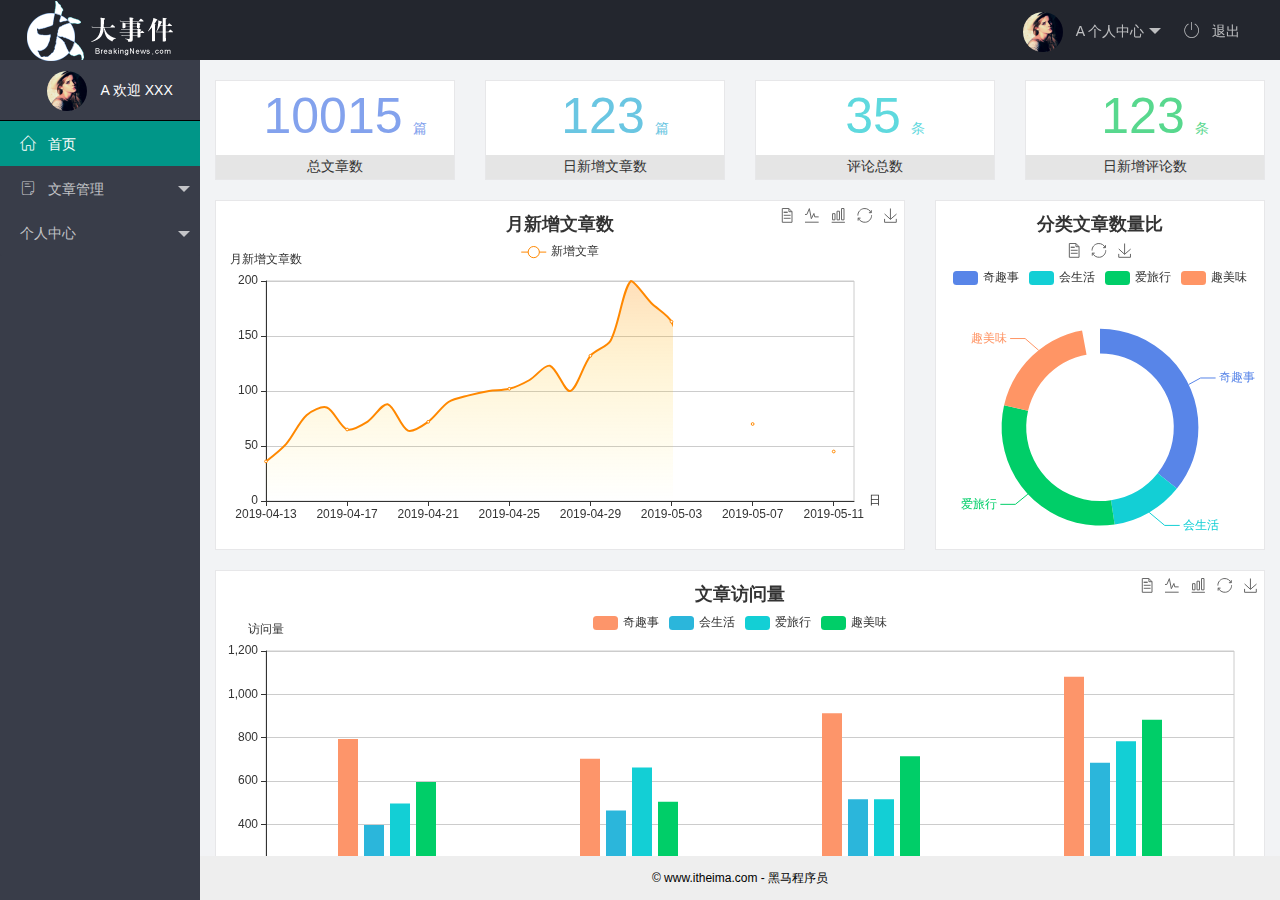
==== commit e2412662: "个人中心功能完成" ====
--- a/index.html
+++ b/index.html
@@ -23,11 +23,12 @@
           <a href="javascript:;" class="userinfo">
             <img src="/assets/images/sample.jpg" class="layui-nav-img">
             <span class="user-avatar">A</span>
+            个人中心
           </a>
           <dl class="layui-nav-child">
-            <dd><a href="">基本资料</a></dd>
-            <dd><a href="">更换头像</a></dd>
-            <dd><a href="">重置密码</a></dd>
+            <dd><a href="/user/user_info.html" target="fm">基本资料</a></dd>
+            <dd><a href="/user/user_avatar.html" target="fm">更换头像</a></dd>
+            <dd><a href="/user/user_pwd.html" target="fm">重置密码</a></dd>
           </dl>
         </li>
         <li class="layui-nav-item"><a href="javascript:;" id="btnLogout">
@@ -65,9 +66,9 @@
           <li class="layui-nav-item">
             <a href="javascript:;">个人中心</a>
             <dl class="layui-nav-child">
-              <dd><a href="javascript:;"><i class="layui-icon layui-icon-app"></i>基本资料</a></dd>
-              <dd><a href="javascript:;"><i class="layui-icon layui-icon-app"></i>更换头像</a></dd>
-              <dd><a href="javascript:;"><i class="layui-icon layui-icon-app"></i>重置密码</a></dd>
+              <dd><a href="/user/user_info.html" target="fm"><i class="layui-icon layui-icon-app"></i>基本资料</a></dd>
+              <dd><a href="/user/user_avatar.html" target="fm"><i class="layui-icon layui-icon-app"></i>更换头像</a></dd>
+              <dd><a href="/user/user_pwd.html" target="fm"><i class="layui-icon layui-icon-app"></i>重置密码</a></dd>
             </dl>
           </li>
         </ul>
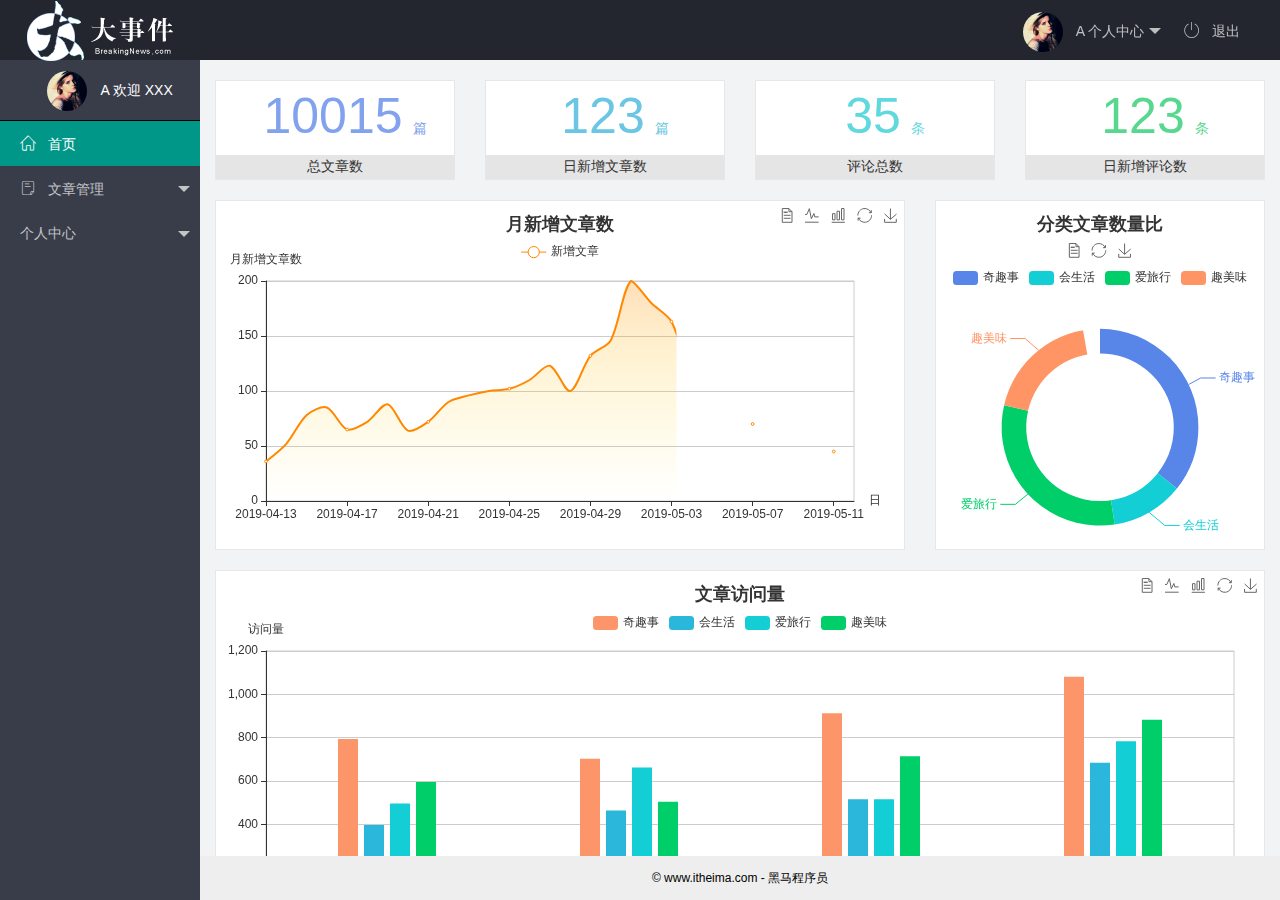
==== commit d3f62790: "文章管理功能完成" ====
--- a/index.html
+++ b/index.html
@@ -56,11 +56,11 @@
               <span class="iconfont icon-16"></span>
               文章管理</a>
             <dl class="layui-nav-child">
-              <dd><a href="javascript:;">
+              <dd><a href="/article/art_cate.html" target="fm">
                   <i class="layui-icon layui-icon-app"></i>
                   文章类别</a></dd>
-              <dd><a href="javascript:;"><i class="layui-icon layui-icon-app"></i>文章列表</a></dd>
-              <dd><a href="javascript:;"><i class="layui-icon layui-icon-app"></i>发表文章</a></dd>
+              <dd><a href="/article/art_list.html" target="fm"><i class="layui-icon layui-icon-app"></i>文章列表</a></dd>
+              <dd><a href="/article/art_pub.html" target="fm"><i class="layui-icon layui-icon-app"></i>发表文章</a></dd>
             </dl>
           </li>
           <li class="layui-nav-item">
